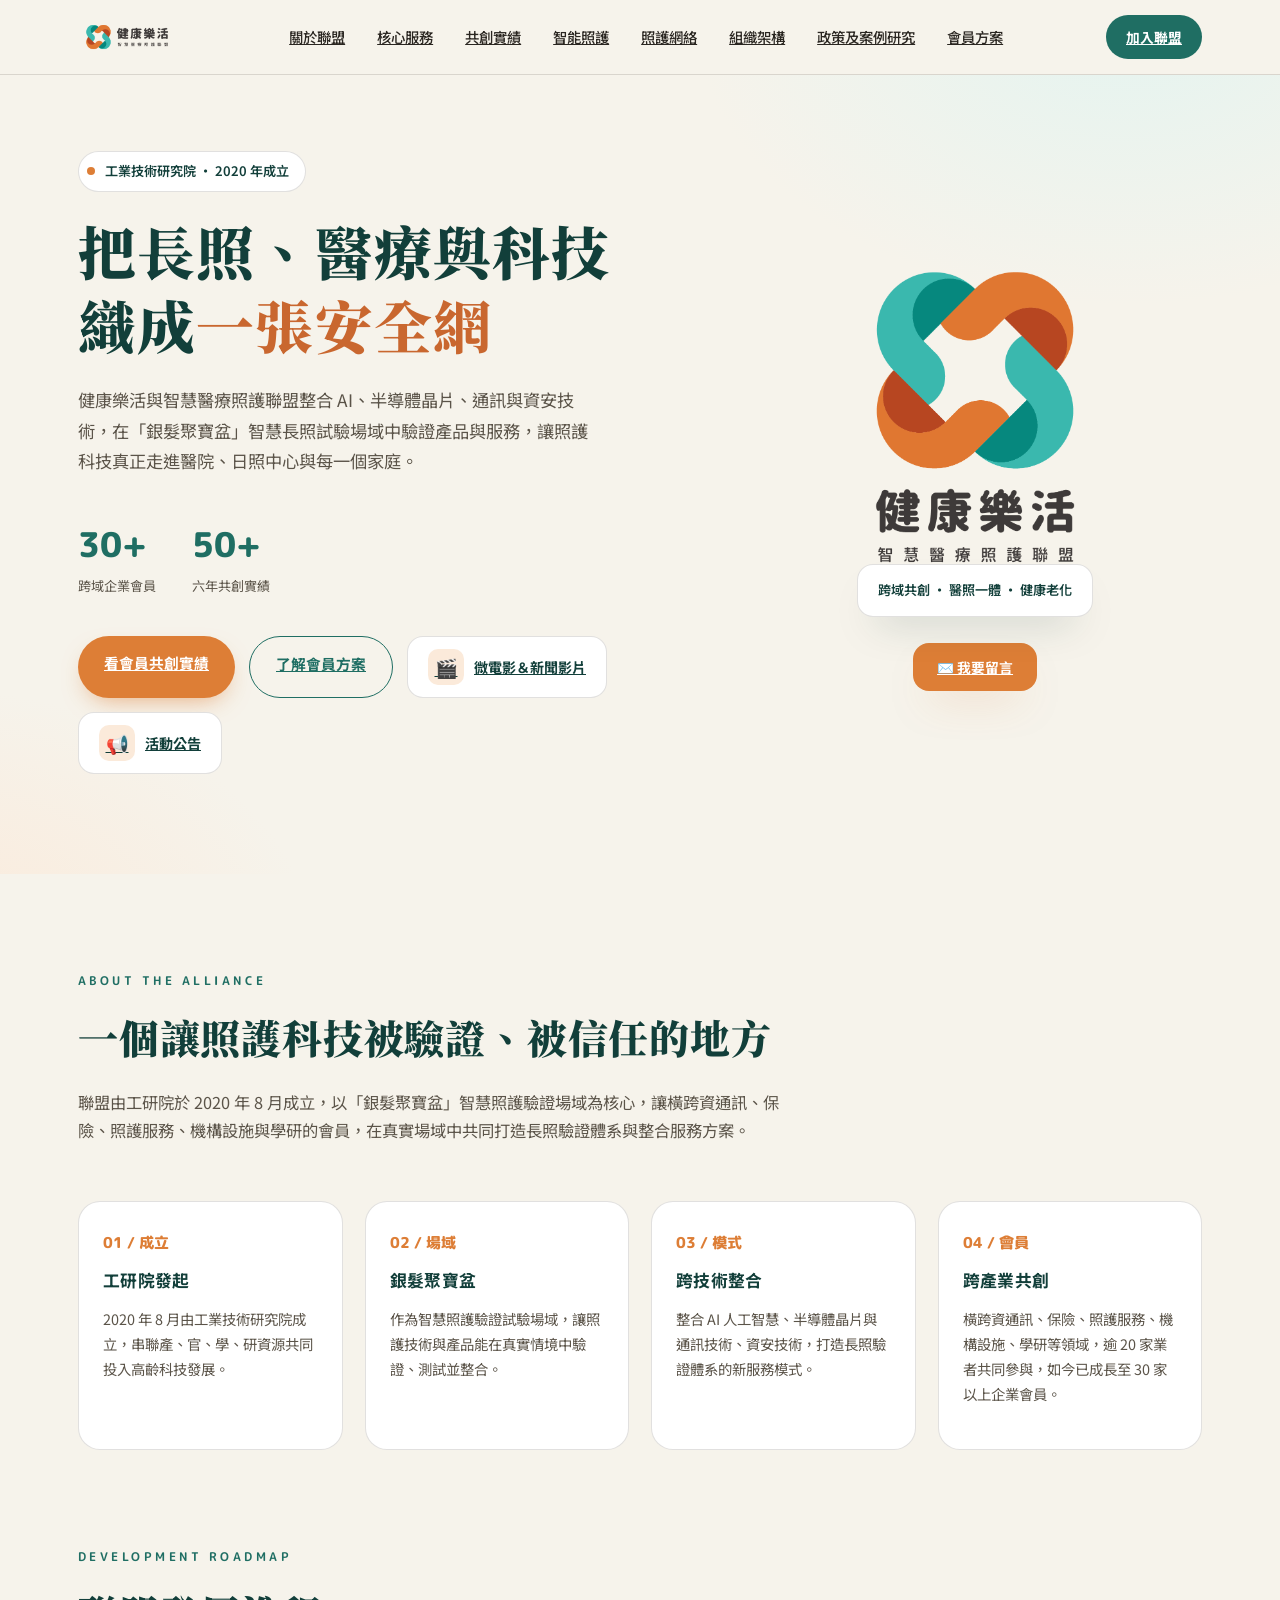
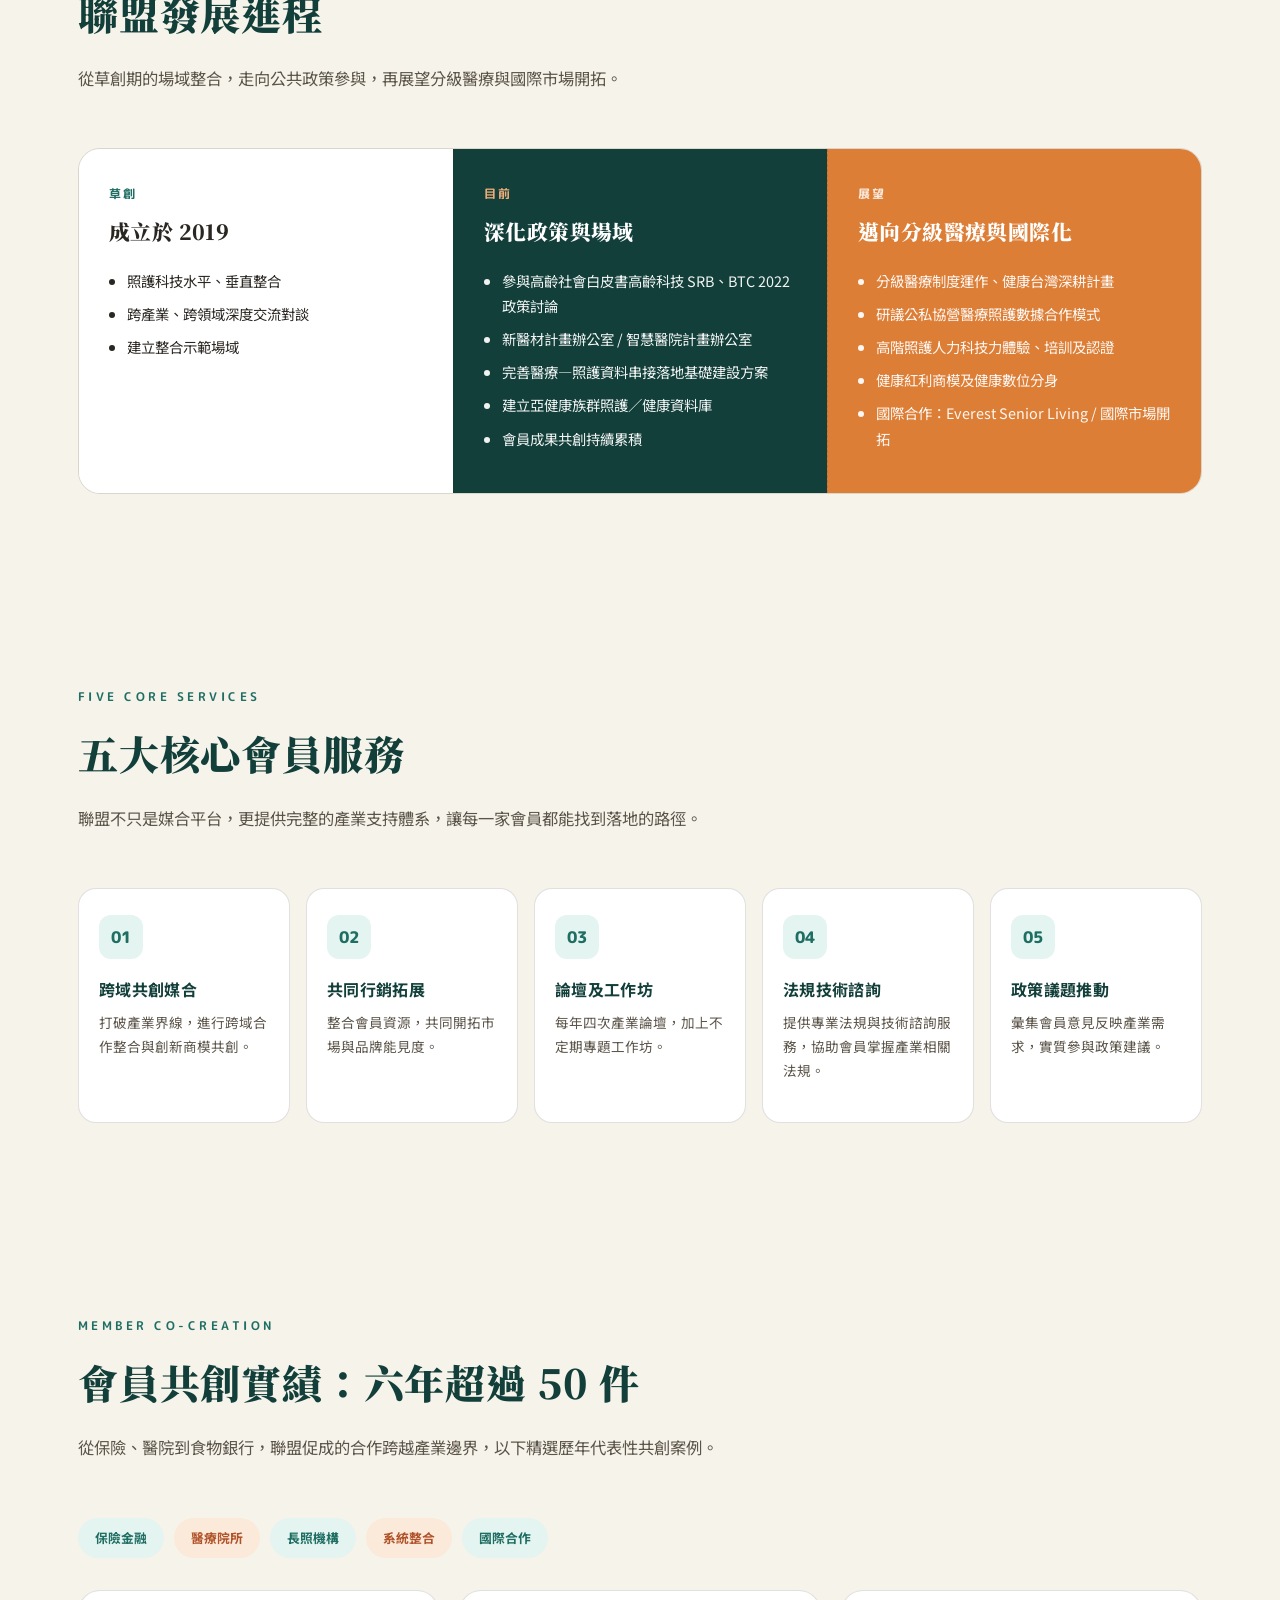
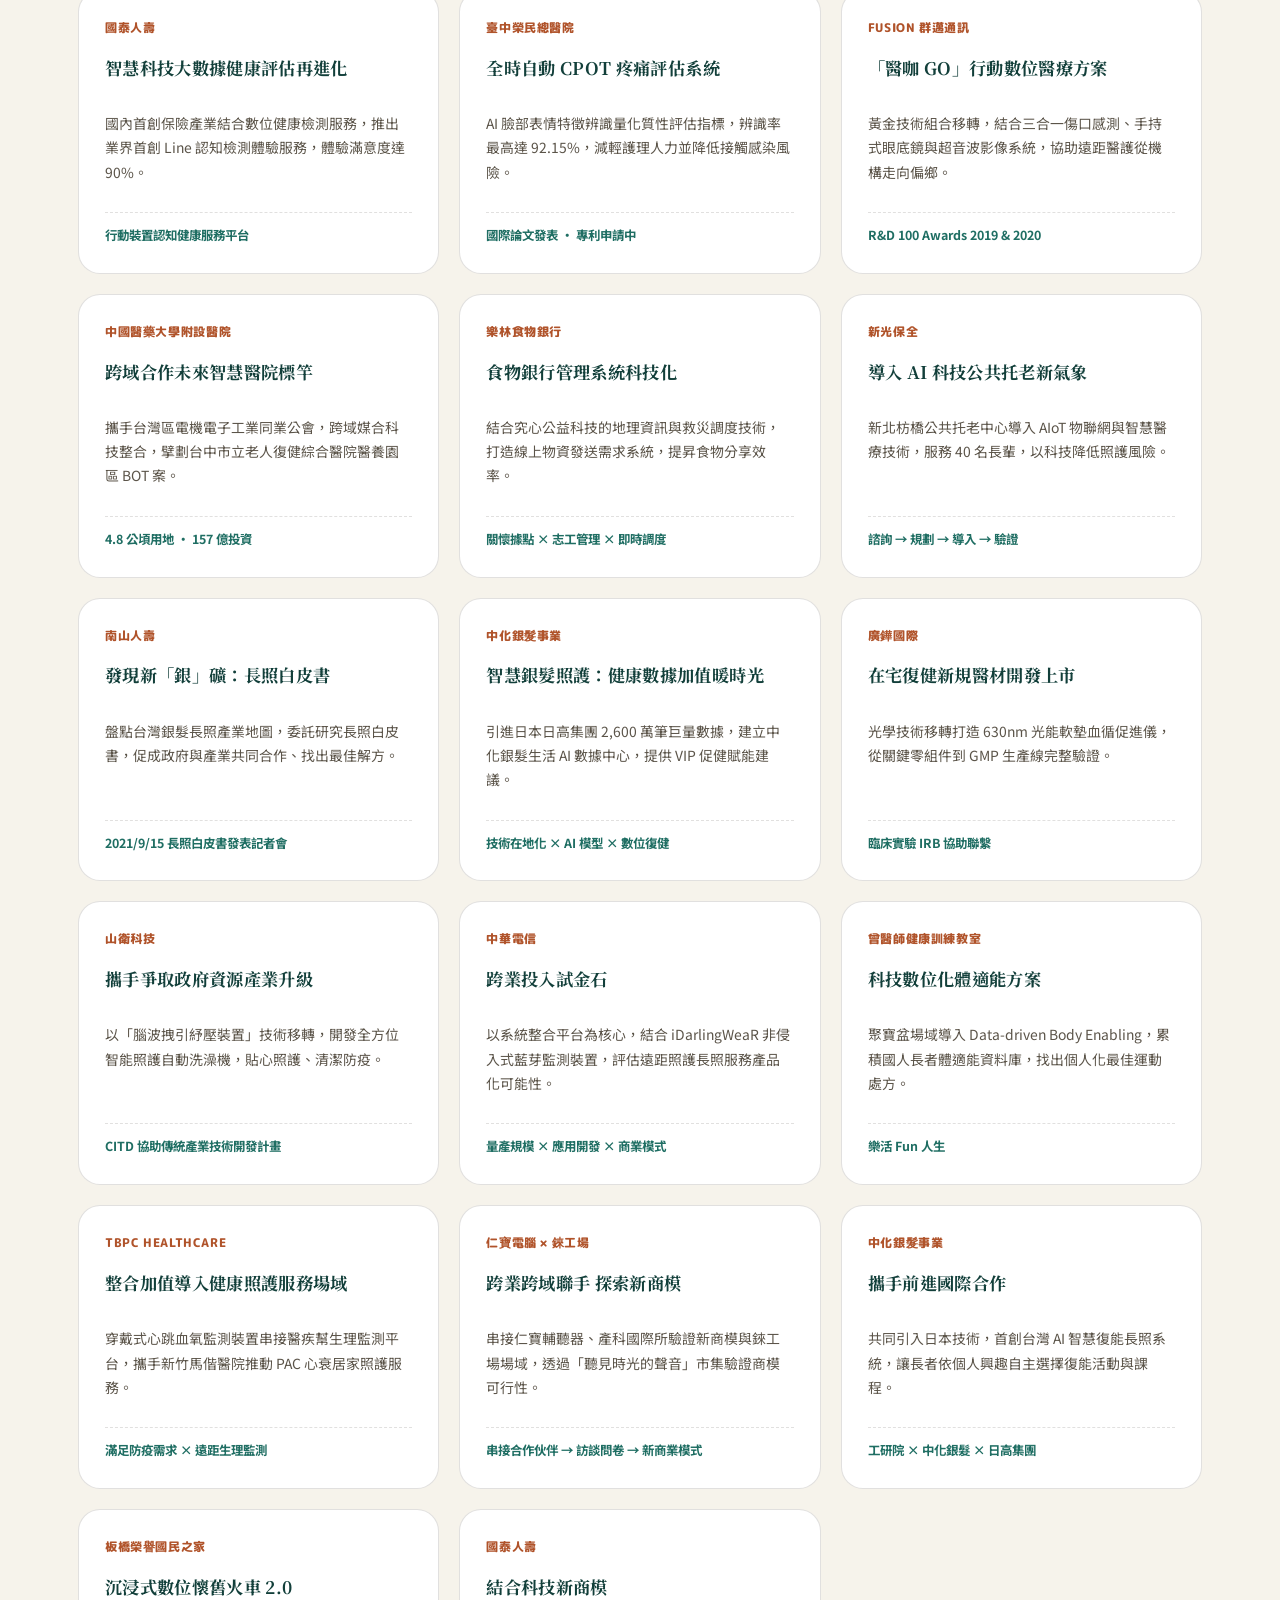
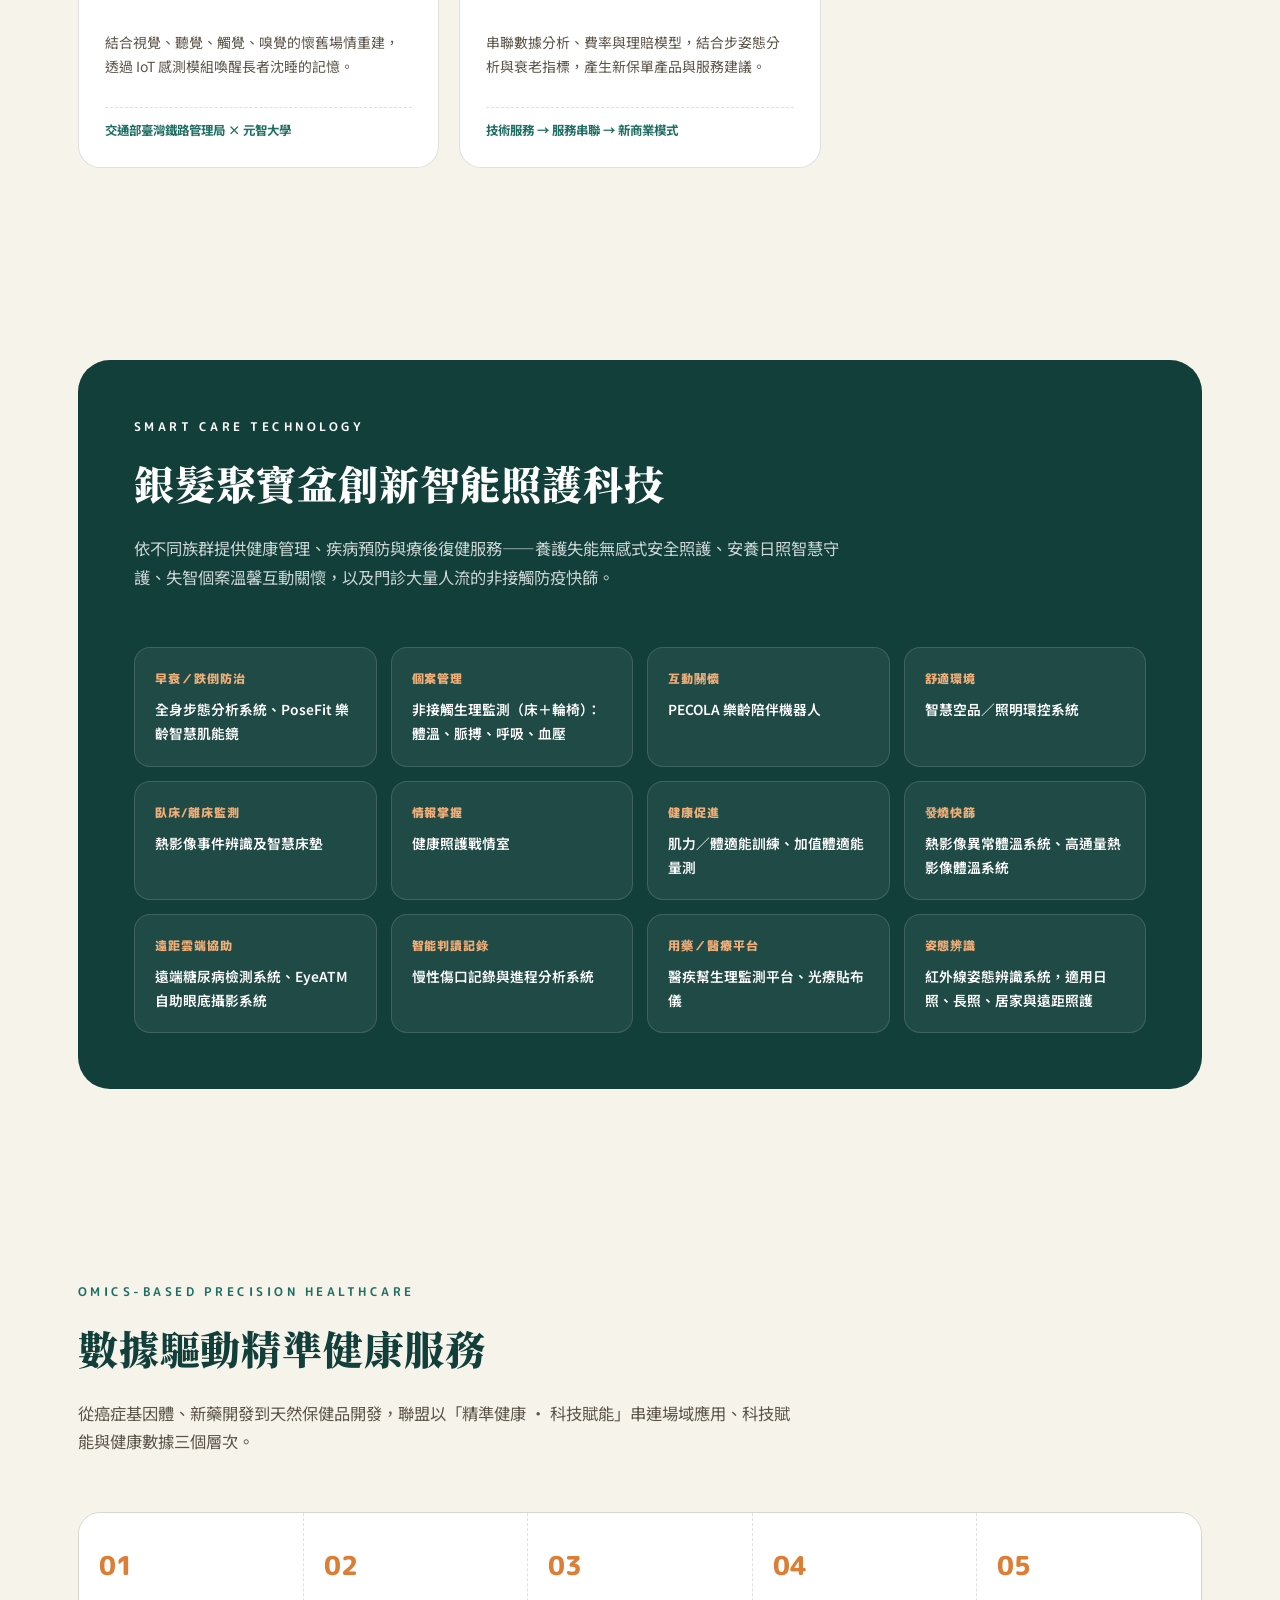
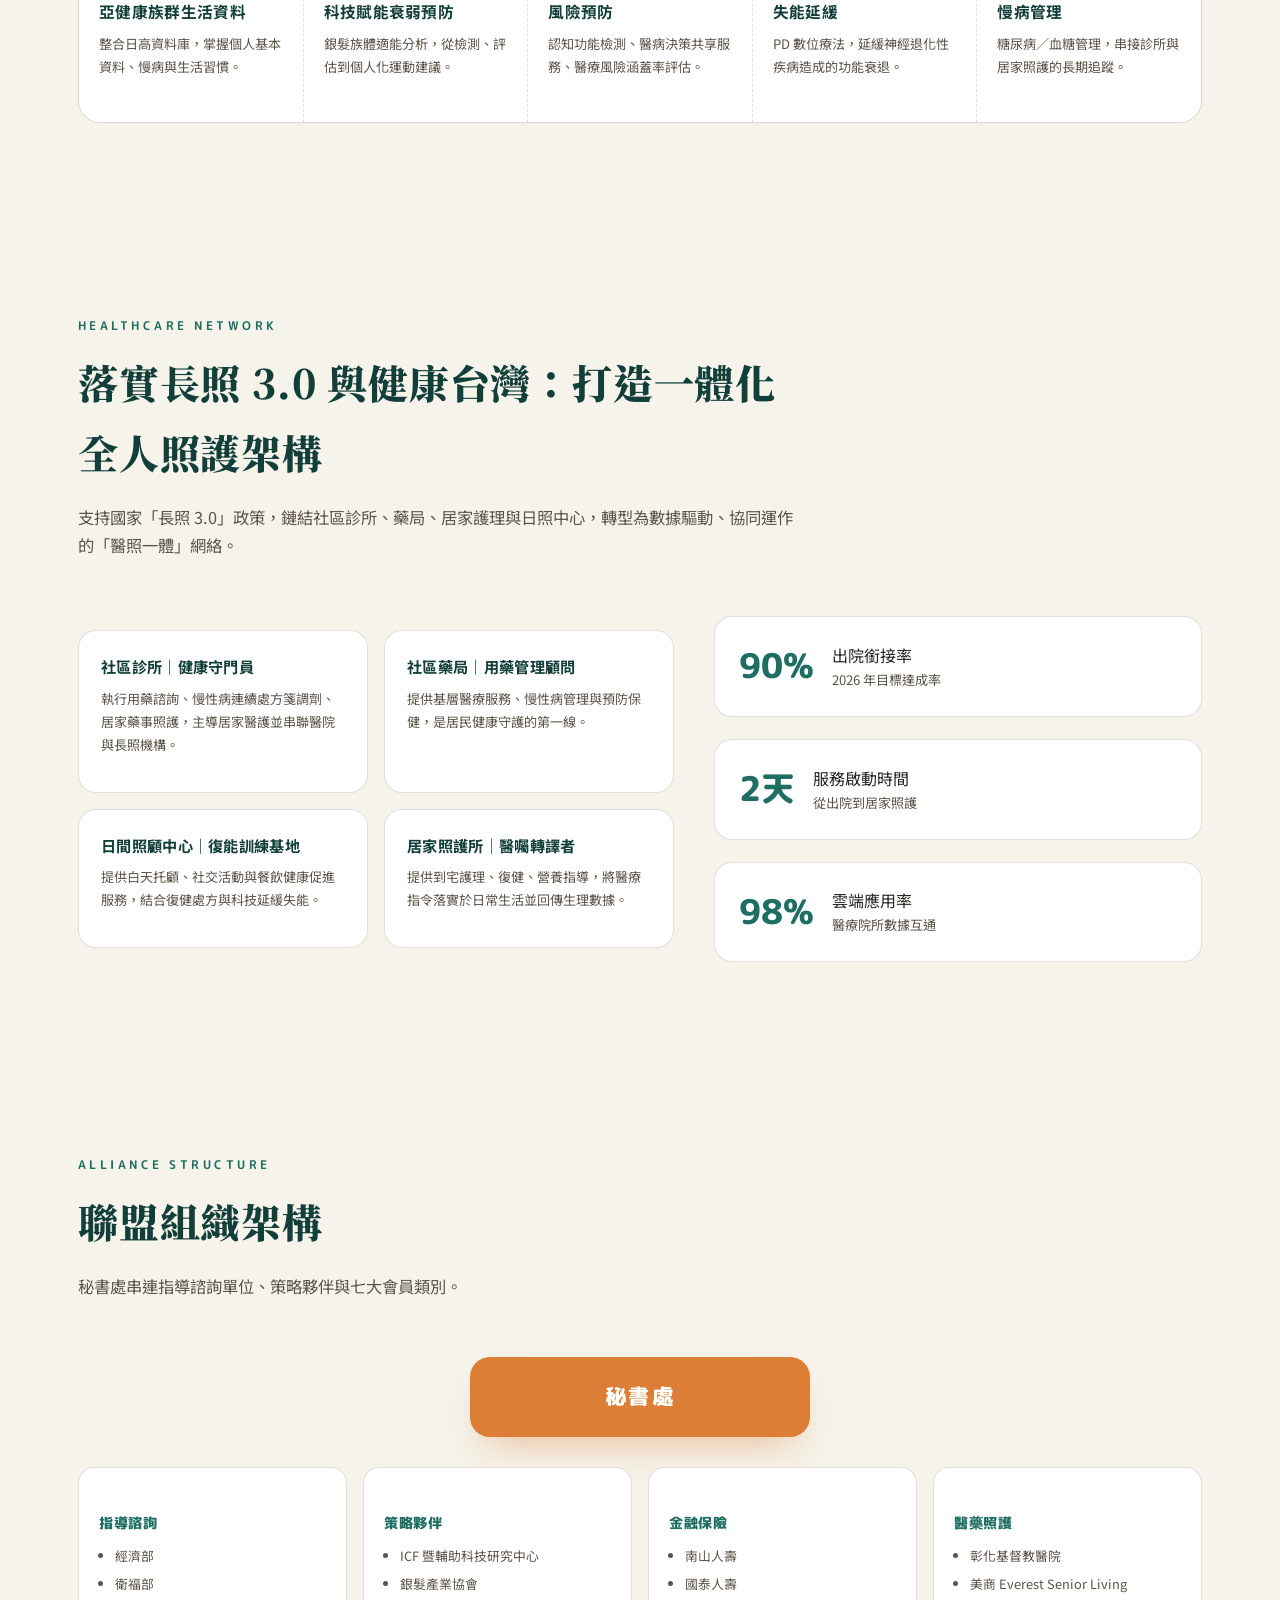
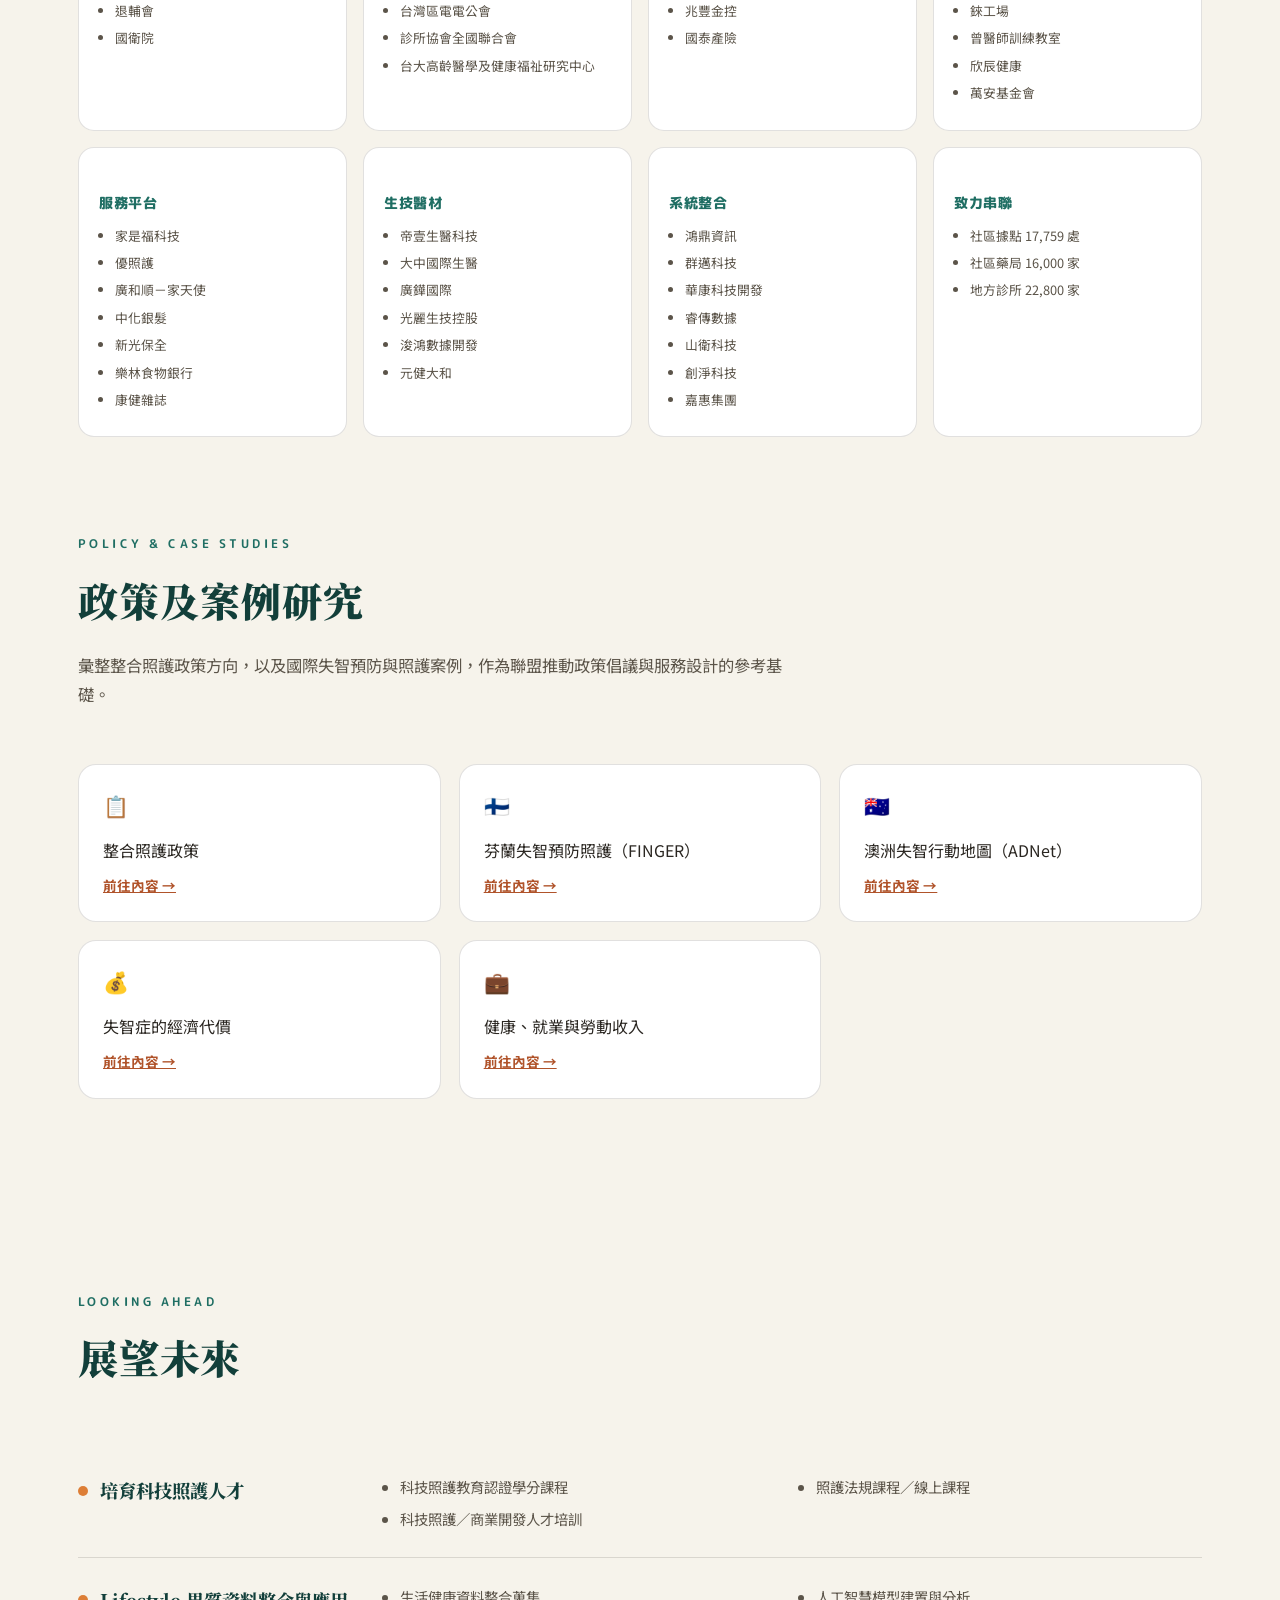
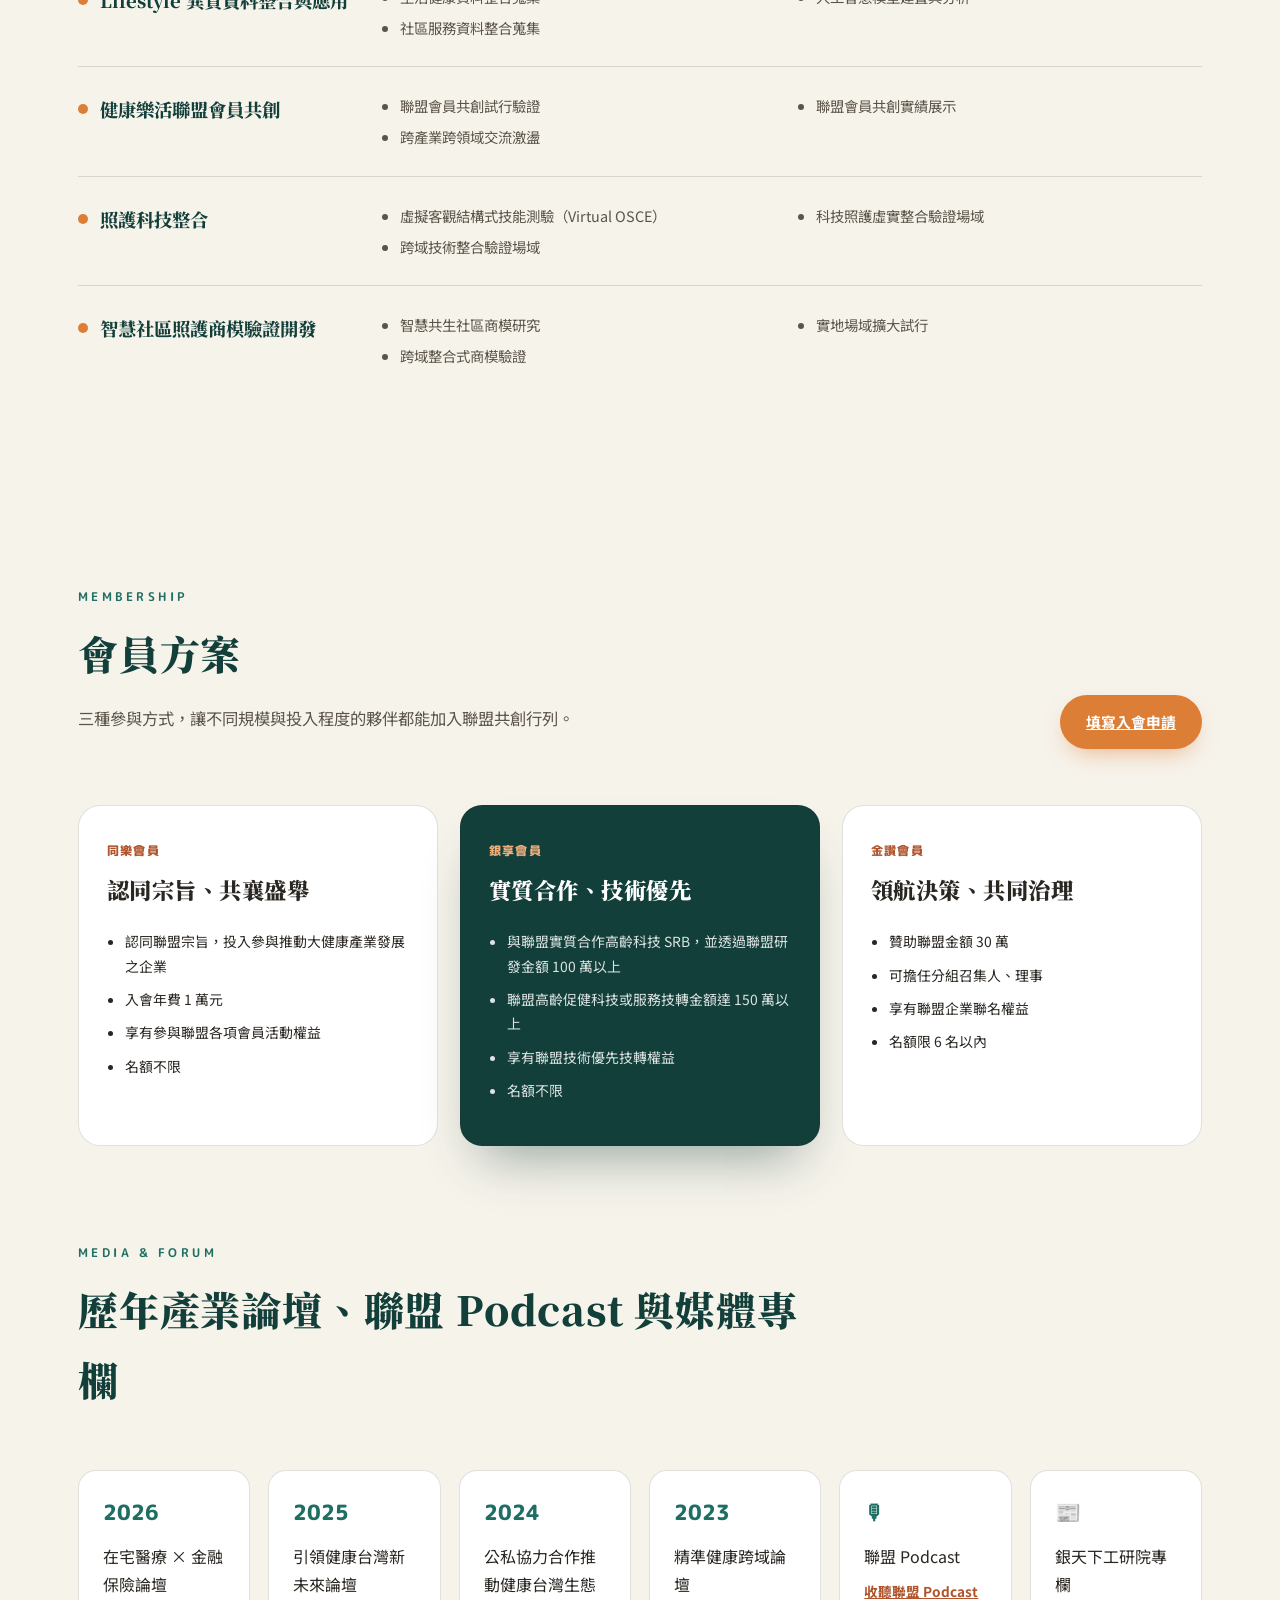
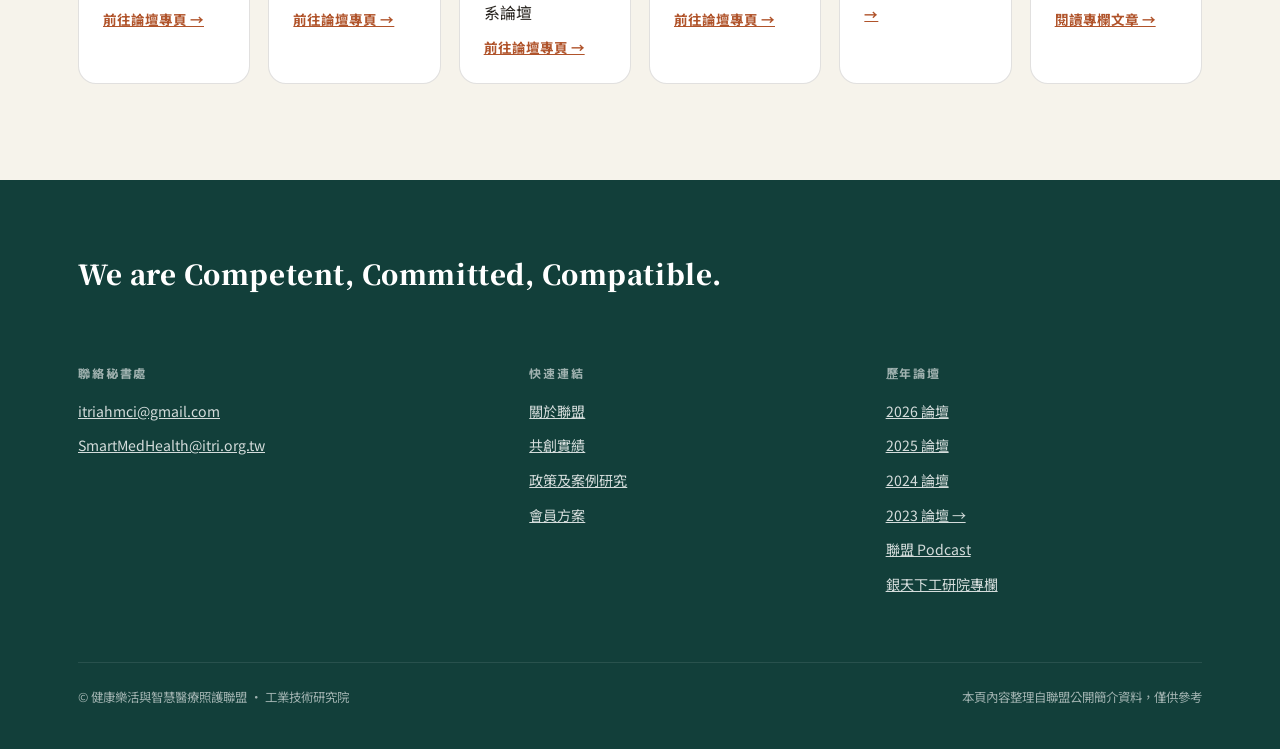
==== index.html @ c34349c0 "Update index.html" ====
<html lang="zh-Hant">
<head><!-- Google tag (gtag.js) -->
<script async src="https://www.googletagmanager.com/gtag/js?id=G-NW3ZSP789E"></script>
<script>
  window.dataLayer = window.dataLayer || [];
  function gtag(){dataLayer.push(arguments);}
  gtag('js', new Date());

  gtag('config', 'G-NW3ZSP789E');
</script>
<meta charset="UTF-8">
<meta name="viewport" content="width=device-width, initial-scale=1.0">
<title>健康樂活與智慧醫療照護聯盟</title>
<link rel="preconnect" href="https://fonts.googleapis.com">
<link rel="preconnect" href="https://fonts.gstatic.com" crossorigin>
<link href="https://fonts.googleapis.com/css2?family=Noto+Serif+TC:wght@600;700;900&family=Noto+Sans+TC:wght@400;500;600;700&family=M+PLUS+Rounded+1c:wght@500;700;800&display=swap" rel="stylesheet">
<style>
  :root{
    --teal-900:#123F3A;
    --teal-700:#1F6E63;
    --teal-500:#3AA697;
    --teal-300:#7FCBBE;
    --teal-100:#E4F4F0;
    --orange-700:#B0532A;
    --orange-500:#DD7E36;
    --orange-300:#F0AE79;
    --orange-100:#FBEADA;
    --sand:#F6F3EB;
    --sand-deep:#EFEADD;
    --ink:#2A2621;
    --ink-soft:#5B5449;
    --line:rgba(42,38,33,.14);
    --radius:22px;
  }
  *{box-sizing:border-box;}
  html{scroll-behavior:smooth;}
  body{
    margin:0;
    background:var(--sand);
    color:var(--ink);
    font-family:"Noto Sans TC","Noto Sans",sans-serif;
    line-height:1.75;
    -webkit-font-smoothing:antialiased;
  }
  h1,h2,h3,h4{
    font-family:"Noto Serif TC",serif;
    font-weight:900;
    margin:0;
    letter-spacing:.02em;
  }
  .eyebrow{
    font-family:"M PLUS Rounded 1c",sans-serif;
    font-weight:700;
    font-size:.78rem;
    letter-spacing:.28em;
    text-transform:uppercase;
    color:var(--teal-700);
  }
  a{color:inherit;}
  img{max-width:100%;display:block;}
  .wrap{max-width:1180px;margin:0 auto;padding:0 28px;}
  section{padding:96px 0;position:relative;}
  .section-head{max-width:720px;margin-bottom:56px;}
  .section-head h2{font-size:clamp(1.7rem,3.2vw,2.5rem);margin-top:10px;color:var(--teal-900);}
  .section-head p{color:var(--ink-soft);margin-top:16px;font-size:1.02rem;}

  /* ---------- NAV ---------- */
  .nav{
    position:sticky;top:0;z-index:50;
    background:rgba(246,243,235,.88);
    backdrop-filter:blur(10px);
    border-bottom:1px solid var(--line);
  }
  .nav .wrap{display:flex;align-items:center;justify-content:space-between;height:74px;}
  .nav-brand{display:flex;align-items:center;gap:10px;font-family:"Noto Serif TC",serif;font-weight:900;font-size:1.05rem;color:var(--teal-900);}
  .nav-brand img{height:34px;width:auto;}
  .nav-links{display:flex;gap:28px;font-size:.9rem;font-weight:500;list-style:none;padding:0;margin:0;}
  .nav-links a{padding:6px 2px;border-bottom:2px solid transparent;transition:border-color .2s, color .2s;}
  .nav-links a:hover{border-color:var(--orange-500);color:var(--orange-700);}
  .nav-cta{
    background:var(--teal-700);color:#fff;padding:10px 20px;border-radius:999px;
    font-size:.86rem;font-weight:700;white-space:nowrap;
  }
  @media(max-width:920px){.nav-links{display:none;}}

  /* ---------- HERO ---------- */
  .hero{
    padding:76px 0 100px;
    background:
      radial-gradient(620px 420px at 88% -8%, var(--teal-100) 0%, rgba(228,244,240,0) 70%),
      radial-gradient(560px 380px at -6% 110%, var(--orange-100) 0%, rgba(251,234,218,0) 70%);
    overflow:hidden;
  }
  .hero .wrap{display:grid;grid-template-columns:1.15fr .85fr;gap:56px;align-items:center;}
  .hero-tag{display:inline-flex;align-items:center;gap:10px;background:#fff;border:1px solid var(--line);padding:8px 16px 8px 8px;border-radius:999px;font-size:.82rem;font-weight:600;color:var(--teal-900);}
  .hero-tag span.dot{width:8px;height:8px;border-radius:50%;background:var(--orange-500);}
  .hero h1{font-size:clamp(2.3rem,4.6vw,3.6rem);line-height:1.28;margin-top:22px;color:var(--teal-900);}
  .hero h1 em{font-style:normal;color:var(--orange-600,#c9672f);position:relative;}
  .hero p.lead{margin-top:24px;font-size:1.08rem;color:var(--ink-soft);max-width:52ch;}
  .hero-stats{display:flex;gap:36px;margin-top:40px;flex-wrap:wrap;}
  .hero-stats .stat b{display:block;font-family:"M PLUS Rounded 1c",sans-serif;font-size:2.1rem;font-weight:800;color:var(--teal-700);}
  .hero-stats .stat span{font-size:.82rem;color:var(--ink-soft);}
  .hero-actions{margin-top:38px;display:flex;gap:14px;flex-wrap:wrap;}
  .btn-primary{background:var(--orange-500);color:#fff;padding:14px 26px;border-radius:999px;font-weight:700;font-size:.92rem;box-shadow:0 10px 24px -10px rgba(221,126,54,.65);}
  .btn-ghost{border:1.5px solid var(--teal-700);color:var(--teal-800,#1f6e63);padding:14px 26px;border-radius:999px;font-weight:700;font-size:.92rem;}
  .quick-box{
    display:flex;align-items:center;gap:10px;
    background:#fff;border:1.5px solid var(--line);border-radius:16px;
    padding:12px 20px;font-weight:700;font-size:.88rem;color:var(--teal-900);
    transition:transform .2s ease, box-shadow .2s ease, border-color .2s ease;
  }
  .quick-box:hover{transform:translateY(-3px);box-shadow:0 16px 30px -18px rgba(20,60,55,.4);border-color:var(--teal-500);}
  .quick-box .qb-ic{
    width:36px;height:36px;border-radius:10px;background:var(--orange-100);color:var(--orange-700);
    display:flex;align-items:center;justify-content:center;font-size:1.15rem;flex-shrink:0;
  }

  /* interlock motif */
  .interlock-wrap{position:relative;display:flex;align-items:center;justify-content:center;}
  .interlock{width:100%;max-width:300px;height:auto;}
  .interlock-card{
    position:absolute;bottom:-18px;left:50%;transform:translateX(-50%);
    background:#fff;border:1px solid var(--line);border-radius:16px;padding:14px 20px;
    box-shadow:0 20px 40px -20px rgba(20,60,55,.35);font-size:.82rem;font-weight:600;color:var(--teal-900);
    white-space:nowrap;
  }
  .interlock-col{display:flex;flex-direction:column;align-items:center;gap:44px;}
  .interlock-card-link{
    background:var(--orange-500);border-radius:16px;padding:12px 24px;
    box-shadow:0 20px 40px -20px rgba(221,126,54,.5);font-size:.86rem;font-weight:700;color:#fff;
    white-space:nowrap;display:inline-flex;align-items:center;gap:8px;
    transition:transform .2s ease, box-shadow .2s ease, background .2s ease;
  }
  .interlock-card-link:hover{transform:translateY(-3px);box-shadow:0 16px 30px -18px rgba(221,126,54,.7);background:var(--orange-600,#c9672f);}

  /* ---------- ABOUT ---------- */
  .about-grid{display:grid;grid-template-columns:repeat(4,1fr);gap:22px;}
  .about-card{
    background:#fff;border:1px solid var(--line);border-radius:var(--radius);padding:28px 24px;
  }
  .about-card .num{font-family:"M PLUS Rounded 1c",sans-serif;font-weight:800;color:var(--orange-500);font-size:.95rem;}
  .about-card h4{font-size:1.05rem;margin-top:10px;color:var(--teal-900);font-family:"Noto Sans TC";font-weight:700;}
  .about-card p{margin-top:10px;font-size:.9rem;color:var(--ink-soft);}
  @media(max-width:920px){.about-grid{grid-template-columns:1fr 1fr;}}
  @media(max-width:560px){.about-grid{grid-template-columns:1fr;}}

  /* ---------- TIMELINE ---------- */
  .timeline{
    display:grid;grid-template-columns:repeat(3,1fr);gap:0;
    border-radius:var(--radius);overflow:hidden;border:1px solid var(--line);
  }
  .tl-col{padding:34px 30px;background:#fff;position:relative;}
  .tl-col + .tl-col{border-left:1px dashed var(--line);}
  .tl-col.now{background:var(--teal-900);color:#fff;}
  .tl-col.now .tl-eyebrow{color:var(--orange-300);}
  .tl-col.next{background:var(--orange-500);color:#fff;}
  .tl-col.next .tl-eyebrow{color:#fff;opacity:.85;}
  .tl-eyebrow{font-family:"M PLUS Rounded 1c",sans-serif;font-weight:700;font-size:.78rem;letter-spacing:.2em;text-transform:uppercase;color:var(--teal-700);}
  .tl-col h3{font-size:1.3rem;margin-top:8px;}
  .tl-col ul{margin:18px 0 0;padding-left:18px;font-size:.9rem;}
  .tl-col li{margin-bottom:8px;}
  .tl-col.now li, .tl-col.next li{opacity:.94;}
  @media(max-width:860px){.timeline{grid-template-columns:1fr;}.tl-col+.tl-col{border-left:none;border-top:1px dashed var(--line);}}

  /* ---------- SERVICE CARDS ---------- */
  .service-row{display:grid;grid-template-columns:repeat(5,1fr);gap:16px;}
  .service-card{
    background:#fff;border:1px solid var(--line);border-radius:18px;padding:26px 20px;text-align:left;
    transition:transform .25s ease, box-shadow .25s ease;
  }
  .service-card:hover{transform:translateY(-6px);box-shadow:0 22px 40px -22px rgba(20,60,55,.3);}
  .service-card .ic{
    width:44px;height:44px;border-radius:12px;background:var(--teal-100);color:var(--teal-700);
    display:flex;align-items:center;justify-content:center;font-weight:800;font-family:"M PLUS Rounded 1c";
    margin-bottom:16px;
  }
  .service-card h4{font-size:1rem;color:var(--teal-900);font-family:"Noto Sans TC";font-weight:700;}
  .service-card p{margin-top:8px;font-size:.85rem;color:var(--ink-soft);}
  @media(max-width:980px){.service-row{grid-template-columns:repeat(2,1fr);}}
  @media(max-width:560px){.service-row{grid-template-columns:1fr;}}

  /* ---------- SHOWCASE ---------- */
  .filter-row{display:flex;gap:10px;flex-wrap:wrap;margin-bottom:32px;}
  .tag{
    font-size:.8rem;font-weight:700;padding:8px 16px;border-radius:999px;
    background:#fff;border:1px solid var(--line);color:var(--ink-soft);
  }
  .tag.teal{background:var(--teal-100);color:var(--teal-700);border-color:transparent;}
  .tag.orange{background:var(--orange-100);color:var(--orange-700);border-color:transparent;}
  .case-grid{display:grid;grid-template-columns:repeat(3,1fr);gap:20px;}
  .case-card{
    background:#fff;border:1px solid var(--line);border-radius:var(--radius);padding:26px;
    display:flex;flex-direction:column;gap:14px;
  }
  .case-card .partner{
    font-family:"M PLUS Rounded 1c",sans-serif;font-weight:800;font-size:.78rem;letter-spacing:.05em;
    color:var(--orange-700);text-transform:uppercase;
  }
  .case-card h4{font-size:1.08rem;color:var(--teal-900);font-family:"Noto Serif TC";font-weight:700;}
  .case-card p{font-size:.87rem;color:var(--ink-soft);flex:1;}
  .case-card .meta{font-size:.78rem;color:var(--teal-700);font-weight:700;border-top:1px dashed var(--line);padding-top:12px;}
  @media(max-width:980px){.case-grid{grid-template-columns:1fr 1fr;}}
  @media(max-width:640px){.case-grid{grid-template-columns:1fr;}}

  /* ---------- TECH GRID ---------- */
  .tech-panel{
    background:var(--teal-900);color:#fff;border-radius:32px;padding:56px;
  }
  .tech-panel .section-head h2, .tech-panel .eyebrow, .tech-panel .section-head p{color:#fff;}
  .tech-panel .section-head p{opacity:.78;}
  .tech-grid{display:grid;grid-template-columns:repeat(4,1fr);gap:14px;}
  .tech-item{
    background:rgba(255,255,255,.06);border:1px solid rgba(255,255,255,.14);border-radius:16px;
    padding:20px;font-size:.86rem;font-weight:600;
  }
  .tech-item span{display:block;font-family:"M PLUS Rounded 1c";font-weight:800;color:var(--orange-300);font-size:.75rem;letter-spacing:.08em;margin-bottom:8px;}
  @media(max-width:980px){.tech-grid{grid-template-columns:repeat(2,1fr);}.tech-panel{padding:36px 24px;}}

  /* ---------- PRECISION HEALTH ---------- */
  .pillar-row{display:flex;gap:0;border-radius:var(--radius);overflow:hidden;border:1px solid var(--line);}
  .pillar{flex:1;background:#fff;padding:30px 20px;position:relative;}
  .pillar+.pillar{border-left:1px dashed var(--line);}
  .pillar .idx{font-family:"M PLUS Rounded 1c";font-weight:800;color:var(--orange-500);font-size:1.6rem;}
  .pillar h4{margin-top:10px;font-size:.98rem;color:var(--teal-900);font-family:"Noto Sans TC";font-weight:700;}
  .pillar p{margin-top:8px;font-size:.82rem;color:var(--ink-soft);}
  @media(max-width:920px){.pillar-row{flex-direction:column;}.pillar+.pillar{border-left:none;border-top:1px dashed var(--line);}}

  /* ---------- CARE NETWORK ---------- */
  .network-wrap{display:grid;grid-template-columns:1.1fr .9fr;gap:40px;align-items:center;}
  .network-cards{display:grid;grid-template-columns:1fr 1fr;gap:16px;}
  .network-card{background:#fff;border:1px solid var(--line);border-radius:18px;padding:22px;}
  .network-card h4{font-size:.95rem;color:var(--teal-900);font-family:"Noto Sans TC";font-weight:700;}
  .network-card p{font-size:.82rem;color:var(--ink-soft);margin-top:8px;}
  .stat-stack{display:flex;flex-direction:column;gap:22px;}
  .stat-ring{
    display:flex;align-items:center;gap:18px;background:#fff;border:1px solid var(--line);border-radius:18px;padding:20px 24px;
  }
  .stat-ring b{font-family:"M PLUS Rounded 1c";font-size:2.1rem;color:var(--teal-700);font-weight:800;}
  .stat-ring div span{display:block;font-size:.82rem;color:var(--ink-soft);}
  @media(max-width:920px){.network-wrap{grid-template-columns:1fr;}.network-cards{grid-template-columns:1fr 1fr;}}

  /* ---------- ORG CHART ---------- */
  .org-center{
    text-align:center;background:var(--orange-500);color:#fff;border-radius:20px;padding:22px;max-width:340px;margin:0 auto 30px;
    box-shadow:0 20px 40px -18px rgba(221,126,54,.55);
  }
  .org-center b{display:block;font-family:"Noto Serif TC";font-weight:800;font-size:1rem;}
  .org-grid{display:grid;grid-template-columns:repeat(4,1fr);gap:16px;}
  .org-box{background:#fff;border:1px solid var(--line);border-radius:16px;padding:20px;}
  .org-box h5{font-size:.86rem;color:var(--teal-700);font-family:"M PLUS Rounded 1c";font-weight:800;letter-spacing:.05em;margin-bottom:10px;}
  .org-box ul{margin:0;padding-left:16px;font-size:.8rem;color:var(--ink-soft);}
  .org-box li{margin-bottom:5px;}
  @media(max-width:980px){.org-grid{grid-template-columns:1fr 1fr;}}
  @media(max-width:560px){.org-grid{grid-template-columns:1fr;}}

  /* ---------- ROADMAP ---------- */
  .roadmap{display:flex;flex-direction:column;gap:0;}
  .rm-row{display:grid;grid-template-columns:280px 1fr;gap:24px;padding:26px 0;border-top:1px solid var(--line);align-items:start;}
  .rm-row:first-child{border-top:none;}
  .rm-label{
    font-family:"Noto Serif TC";font-weight:800;font-size:1.15rem;color:var(--teal-900);
    display:flex;align-items:center;gap:12px;
  }
  .rm-label .dot{width:10px;height:10px;border-radius:50%;background:var(--orange-500);flex-shrink:0;}
  .rm-row ul{margin:0;padding-left:18px;font-size:.9rem;color:var(--ink-soft);columns:2;column-gap:30px;}
  .rm-row li{margin-bottom:6px;break-inside:avoid;}
  @media(max-width:760px){.rm-row{grid-template-columns:1fr;}.rm-row ul{columns:1;}}

  /* ---------- MEMBERSHIP ---------- */
  .plan-grid{display:grid;grid-template-columns:repeat(3,1fr);gap:22px;}
  .plan-card{background:#fff;border:1px solid var(--line);border-radius:var(--radius);padding:34px 28px;position:relative;}
  .plan-card.featured{background:var(--teal-900);color:#fff;transform:translateY(-10px);box-shadow:0 30px 50px -22px rgba(18,63,58,.45);}
  .plan-card.featured p, .plan-card.featured li{color:rgba(255,255,255,.86);}
  .plan-card .tier{font-family:"M PLUS Rounded 1c";font-weight:800;font-size:.78rem;letter-spacing:.1em;text-transform:uppercase;color:var(--orange-600,#b0532a);}
  .plan-card.featured .tier{color:var(--orange-300);}
  .plan-card h3{font-size:1.4rem;margin-top:8px;}
  .plan-card ul{margin:20px 0 0;padding-left:18px;font-size:.87rem;}
  .plan-card li{margin-bottom:9px;}
  @media(max-width:980px){.plan-grid{grid-template-columns:1fr;}.plan-card.featured{transform:none;}}

  /* ---------- FORUMS / FOOTER ---------- */
  .forum-row{display:grid;grid-template-columns:repeat(3,1fr);gap:18px;}
  .forum-card{background:#fff;border:1px solid var(--line);border-radius:18px;padding:24px;display:flex;flex-direction:column;gap:10px;}
  .forum-card .yr{font-family:"M PLUS Rounded 1c";font-weight:800;color:var(--teal-700);font-size:1.3rem;}
  .forum-card a{font-size:.85rem;font-weight:700;color:var(--orange-700);}
  @media(max-width:860px){.forum-row{grid-template-columns:1fr !important;}}

  footer{background:var(--teal-900);color:#fff;padding:70px 0 40px;}
  footer h3{font-size:1.7rem;}
  footer .foot-grid{display:grid;grid-template-columns:1.3fr 1fr 1fr;gap:40px;margin-top:44px;}
  footer .foot-col a{display:block;font-size:.88rem;opacity:.82;margin-bottom:10px;}
  footer .foot-col h5{font-family:"M PLUS Rounded 1c";font-size:.78rem;letter-spacing:.15em;text-transform:uppercase;opacity:.6;margin-bottom:14px;}
  .foot-bottom{margin-top:56px;padding-top:24px;border-top:1px solid rgba(255,255,255,.16);font-size:.78rem;opacity:.6;display:flex;justify-content:space-between;flex-wrap:wrap;gap:10px;}
  @media(max-width:820px){footer .foot-grid{grid-template-columns:1fr 1fr;}}

  .reveal{opacity:0;transform:translateY(18px);transition:opacity .7s ease, transform .7s ease;}
  .reveal.show{opacity:1;transform:none;}
</style>
</head>
<body>

<nav class="nav">
  <div class="wrap">
    <div class="nav-brand"><img src="[data-uri]" alt="健康樂活與智慧醫療照護聯盟"></div>
    <ul class="nav-links">
      <li><a href="#about">關於聯盟</a></li>
      <li><a href="#services">核心服務</a></li>
      <li><a href="#cases">共創實績</a></li>
      <li><a href="#tech">智能照護</a></li>
      <li><a href="#network">照護網絡</a></li>
      <li><a href="#org">組織架構</a></li>
      <li><a href="#policy-cases">政策及案例研究</a></li>
      <li><a href="#plans">會員方案</a></li>
    </ul>
    <a class="nav-cta" href="#plans">加入聯盟</a>
  </div>
</nav>

<!-- HERO -->
<header class="hero">
  <div class="wrap">
    <div>
      <div class="hero-tag"><span class="dot"></span>工業技術研究院 · 2020 年成立</div>
      <h1>把長照、醫療與科技<br>織成<em>一張安全網</em></h1>
      <p class="lead">健康樂活與智慧醫療照護聯盟整合 AI、半導體晶片、通訊與資安技術，在「銀髮聚寶盆」智慧長照試驗場域中驗證產品與服務，讓照護科技真正走進醫院、日照中心與每一個家庭。</p>
      <div class="hero-stats">
        <div class="stat"><b>30+</b><span>跨域企業會員</span></div>
        <div class="stat"><b>50+</b><span>六年共創實績</span></div>
      </div>
      <div class="hero-actions">
        <a class="btn-primary" href="#cases">看會員共創實績</a>
        <a class="btn-ghost" href="#plans">了解會員方案</a>
        <a class="quick-box" href="media/index.html">
          <span class="qb-ic">🎬</span>
          <span>微電影＆新聞影片</span>
        </a>
        <a class="quick-box" href="activity/announcement.html">
          <span class="qb-ic">📢</span>
          <span>活動公告</span>
        </a>
      </div>
    </div>
    <div class="interlock-col">
    <div class="interlock-wrap">
      <img class="interlock" src="[data-uri]" alt="健康樂活與智慧醫療照護聯盟">
      <div class="interlock-card">跨域共創 · 醫照一體 · 健康老化</div>
    </div>
    <a class="interlock-card-link" href="/guestbook/index.html">✉️ 我要留言</a>
    </div>
  </div>
</header>

<!-- ABOUT -->
<section id="about">
  <div class="wrap">
    <div class="section-head reveal">
      <span class="eyebrow">About the Alliance</span>
      <h2>一個讓照護科技被驗證、被信任的地方</h2>
      <p>聯盟由工研院於 2020 年 8 月成立，以「銀髮聚寶盆」智慧照護驗證場域為核心，讓橫跨資通訊、保險、照護服務、機構設施與學研的會員，在真實場域中共同打造長照驗證體系與整合服務方案。</p>
    </div>
    <div class="about-grid">
      <div class="about-card reveal">
        <div class="num">01 / 成立</div>
        <h4>工研院發起</h4>
        <p>2020 年 8 月由工業技術研究院成立，串聯產、官、學、研資源共同投入高齡科技發展。</p>
      </div>
      <div class="about-card reveal">
        <div class="num">02 / 場域</div>
        <h4>銀髮聚寶盆</h4>
        <p>作為智慧照護驗證試驗場域，讓照護技術與產品能在真實情境中驗證、測試並整合。</p>
      </div>
      <div class="about-card reveal">
        <div class="num">03 / 模式</div>
        <h4>跨技術整合</h4>
        <p>整合 AI 人工智慧、半導體晶片與通訊技術、資安技術，打造長照驗證體系的新服務模式。</p>
      </div>
      <div class="about-card reveal">
        <div class="num">04 / 會員</div>
        <h4>跨產業共創</h4>
        <p>橫跨資通訊、保險、照護服務、機構設施、學研等領域，逾 20 家業者共同參與，如今已成長至 30 家以上企業會員。</p>
      </div>
    </div>
  </div>
</section>

<!-- TIMELINE -->
<section id="timeline" style="padding-top:0;">
  <div class="wrap">
    <div class="section-head reveal">
      <span class="eyebrow">Development Roadmap</span>
      <h2>聯盟發展進程</h2>
      <p>從草創期的場域整合，走向公共政策參與，再展望分級醫療與國際市場開拓。</p>
    </div>
    <div class="timeline reveal">
      <div class="tl-col">
        <div class="tl-eyebrow">草創</div>
        <h3>成立於 2019</h3>
        <ul>
          <li>照護科技水平、垂直整合</li>
          <li>跨產業、跨領域深度交流對談</li>
          <li>建立整合示範場域</li>
        </ul>
      </div>
      <div class="tl-col now">
        <div class="tl-eyebrow">目前</div>
        <h3>深化政策與場域</h3>
        <ul>
          <li>參與高齡社會白皮書高齡科技 SRB、BTC 2022 政策討論</li>
          <li>新醫材計畫辦公室 / 智慧醫院計畫辦公室</li>
          <li>完善醫療—照護資料串接落地基礎建設方案</li>
          <li>建立亞健康族群照護／健康資料庫</li>
          <li>會員成果共創持續累積</li>
        </ul>
      </div>
      <div class="tl-col next">
        <div class="tl-eyebrow">展望</div>
        <h3>邁向分級醫療與國際化</h3>
        <ul>
          <li>分級醫療制度運作、健康台灣深耕計畫</li>
          <li>研議公私協營醫療照護數據合作模式</li>
          <li>高階照護人力科技力體驗、培訓及認證</li>
          <li>健康紅利商模及健康數位分身</li>
          <li>國際合作：Everest Senior Living / 國際市場開拓</li>
        </ul>
      </div>
    </div>
  </div>
</section>

<!-- FIVE CORE SERVICES -->
<section id="services">
  <div class="wrap">
    <div class="section-head reveal">
      <span class="eyebrow">Five Core Services</span>
      <h2>五大核心會員服務</h2>
      <p>聯盟不只是媒合平台，更提供完整的產業支持體系，讓每一家會員都能找到落地的路徑。</p>
    </div>
    <div class="service-row">
      <div class="service-card reveal"><div class="ic">01</div><h4>跨域共創媒合</h4><p>打破產業界線，進行跨域合作整合與創新商模共創。</p></div>
      <div class="service-card reveal"><div class="ic">02</div><h4>共同行銷拓展</h4><p>整合會員資源，共同開拓市場與品牌能見度。</p></div>
      <div class="service-card reveal"><div class="ic">03</div><h4>論壇及工作坊</h4><p>每年四次產業論壇，加上不定期專題工作坊。</p></div>
      <div class="service-card reveal"><div class="ic">04</div><h4>法規技術諮詢</h4><p>提供專業法規與技術諮詢服務，協助會員掌握產業相關法規。</p></div>
      <div class="service-card reveal"><div class="ic">05</div><h4>政策議題推動</h4><p>彙集會員意見反映產業需求，實質參與政策建議。</p></div>
    </div>
  </div>
</section>

<!-- CASE SHOWCASE -->
<section id="cases">
  <div class="wrap">
    <div class="section-head reveal">
      <span class="eyebrow">Member Co-creation</span>
      <h2>會員共創實績：六年超過 50 件</h2>
      <p>從保險、醫院到食物銀行，聯盟促成的合作跨越產業邊界，以下精選歷年代表性共創案例。</p>
    </div>
    <div class="filter-row reveal">
      <span class="tag teal">保險金融</span>
      <span class="tag orange">醫療院所</span>
      <span class="tag teal">長照機構</span>
      <span class="tag orange">系統整合</span>
      <span class="tag teal">國際合作</span>
    </div>
    <div class="case-grid">
      <div class="case-card reveal">
        <div class="partner">國泰人壽</div>
        <h4>智慧科技大數據健康評估再進化</h4>
        <p>國內首創保險產業結合數位健康檢測服務，推出業界首創 Line 認知檢測體驗服務，體驗滿意度達 90%。</p>
        <div class="meta">行動裝置認知健康服務平台</div>
      </div>
      <div class="case-card reveal">
        <div class="partner">臺中榮民總醫院</div>
        <h4>全時自動 CPOT 疼痛評估系統</h4>
        <p>AI 臉部表情特徵辨識量化質性評估指標，辨識率最高達 92.15%，減輕護理人力並降低接觸感染風險。</p>
        <div class="meta">國際論文發表 · 專利申請中</div>
      </div>
      <div class="case-card reveal">
        <div class="partner">Fusion 群邁通訊</div>
        <h4>「醫咖 GO」行動數位醫療方案</h4>
        <p>黃金技術組合移轉，結合三合一傷口感測、手持式眼底鏡與超音波影像系統，協助遠距醫護從機構走向偏鄉。</p>
        <div class="meta">R&D 100 Awards 2019 & 2020</div>
      </div>
      <div class="case-card reveal">
        <div class="partner">中國醫藥大學附設醫院</div>
        <h4>跨域合作未來智慧醫院標竿</h4>
        <p>攜手台灣區電機電子工業同業公會，跨域媒合科技整合，擘劃台中市立老人復健綜合醫院醫養園區 BOT 案。</p>
        <div class="meta">4.8 公頃用地 · 157 億投資</div>
      </div>
      <div class="case-card reveal">
        <div class="partner">樂林食物銀行</div>
        <h4>食物銀行管理系統科技化</h4>
        <p>結合究心公益科技的地理資訊與救災調度技術，打造線上物資發送需求系統，提昇食物分享效率。</p>
        <div class="meta">關懷據點 × 志工管理 × 即時調度</div>
      </div>
      <div class="case-card reveal">
        <div class="partner">新光保全</div>
        <h4>導入 AI 科技公共托老新氣象</h4>
        <p>新北枋橋公共托老中心導入 AIoT 物聯網與智慧醫療技術，服務 40 名長輩，以科技降低照護風險。</p>
        <div class="meta">諮詢 → 規劃 → 導入 → 驗證</div>
      </div>
      <div class="case-card reveal">
        <div class="partner">南山人壽</div>
        <h4>發現新「銀」礦：長照白皮書</h4>
        <p>盤點台灣銀髮長照產業地圖，委託研究長照白皮書，促成政府與產業共同合作、找出最佳解方。</p>
        <div class="meta">2021/9/15 長照白皮書發表記者會</div>
      </div>
      <div class="case-card reveal">
        <div class="partner">中化銀髮事業</div>
        <h4>智慧銀髮照護：健康數據加值暖時光</h4>
        <p>引進日本日高集團 2,600 萬筆巨量數據，建立中化銀髮生活 AI 數據中心，提供 VIP 促健賦能建議。</p>
        <div class="meta">技術在地化 × AI 模型 × 數位復健</div>
      </div>
      <div class="case-card reveal">
        <div class="partner">廣鏵國際</div>
        <h4>在宅復健新規醫材開發上市</h4>
        <p>光學技術移轉打造 630nm 光能軟墊血循促進儀，從關鍵零組件到 GMP 生產線完整驗證。</p>
        <div class="meta">臨床實驗 IRB 協助聯繫</div>
      </div>
      <div class="case-card reveal">
        <div class="partner">山衛科技</div>
        <h4>攜手爭取政府資源產業升級</h4>
        <p>以「腦波拽引紓壓裝置」技術移轉，開發全方位智能照護自動洗澡機，貼心照護、清潔防疫。</p>
        <div class="meta">CITD 協助傳統產業技術開發計畫</div>
      </div>
      <div class="case-card reveal">
        <div class="partner">中華電信</div>
        <h4>跨業投入試金石</h4>
        <p>以系統整合平台為核心，結合 iDarlingWeaR 非侵入式藍芽監測裝置，評估遠距照護長照服務產品化可能性。</p>
        <div class="meta">量產規模 × 應用開發 × 商業模式</div>
      </div>
      <div class="case-card reveal">
        <div class="partner">曾醫師健康訓練教室</div>
        <h4>科技數位化體適能方案</h4>
        <p>聚寶盆場域導入 Data-driven Body Enabling，累積國人長者體適能資料庫，找出個人化最佳運動處方。</p>
        <div class="meta">樂活 Fun 人生</div>
      </div>
      <div class="case-card reveal">
        <div class="partner">tBPC HealthCare</div>
        <h4>整合加值導入健康照護服務場域</h4>
        <p>穿戴式心跳血氧監測裝置串接醫疾幫生理監測平台，攜手新竹馬偕醫院推動 PAC 心衰居家照護服務。</p>
        <div class="meta">滿足防疫需求 × 遠距生理監測</div>
      </div>
      <div class="case-card reveal">
        <div class="partner">仁寶電腦 × 錸工場</div>
        <h4>跨業跨域聯手 探索新商模</h4>
        <p>串接仁寶輔聽器、產科國際所驗證新商模與錸工場場域，透過「聽見時光的聲音」市集驗證商模可行性。</p>
        <div class="meta">串接合作伙伴 → 訪談問卷 → 新商業模式</div>
      </div>
      <div class="case-card reveal">
        <div class="partner">中化銀髮事業</div>
        <h4>攜手前進國際合作</h4>
        <p>共同引入日本技術，首創台灣 AI 智慧復能長照系統，讓長者依個人興趣自主選擇復能活動與課程。</p>
        <div class="meta">工研院 × 中化銀髮 × 日高集團</div>
      </div>
      <div class="case-card reveal">
        <div class="partner">板橋榮譽國民之家</div>
        <h4>沉浸式數位懷舊火車 2.0</h4>
        <p>結合視覺、聽覺、觸覺、嗅覺的懷舊場情重建，透過 IoT 感測模組喚醒長者沈睡的記憶。</p>
        <div class="meta">交通部臺灣鐵路管理局 × 元智大學</div>
      </div>
      <div class="case-card reveal">
        <div class="partner">國泰人壽</div>
        <h4>結合科技新商模</h4>
        <p>串聯數據分析、費率與理賠模型，結合步姿態分析與衰老指標，產生新保單產品與服務建議。</p>
        <div class="meta">技術服務 → 服務串聯 → 新商業模式</div>
      </div>
    </div>
  </div>
</section>

<!-- TECH ECOSYSTEM -->
<section id="tech">
  <div class="wrap">
    <div class="tech-panel">
      <div class="section-head reveal">
        <span class="eyebrow">Smart Care Technology</span>
        <h2>銀髮聚寶盆創新智能照護科技</h2>
        <p>依不同族群提供健康管理、疾病預防與療後復健服務——養護失能無感式安全照護、安養日照智慧守護、失智個案溫馨互動關懷，以及門診大量人流的非接觸防疫快篩。</p>
      </div>
      <div class="tech-grid">
        <div class="tech-item reveal"><span>早衰／跌倒防治</span>全身步態分析系統、PoseFit 樂齡智慧肌能鏡</div>
        <div class="tech-item reveal"><span>個案管理</span>非接觸生理監測（床＋輪椅）：體溫、脈搏、呼吸、血壓</div>
        <div class="tech-item reveal"><span>互動關懷</span>PECOLA 樂齡陪伴機器人</div>
        <div class="tech-item reveal"><span>舒適環境</span>智慧空品／照明環控系統</div>
        <div class="tech-item reveal"><span>臥床/離床監測</span>熱影像事件辨識及智慧床墊</div>
        <div class="tech-item reveal"><span>情報掌握</span>健康照護戰情室</div>
        <div class="tech-item reveal"><span>健康促進</span>肌力／體適能訓練、加值體適能量測</div>
        <div class="tech-item reveal"><span>發燒快篩</span>熱影像異常體溫系統、高通量熱影像體溫系統</div>
        <div class="tech-item reveal"><span>遠距雲端協助</span>遠端糖尿病檢測系統、EyeATM 自助眼底攝影系統</div>
        <div class="tech-item reveal"><span>智能判讀記錄</span>慢性傷口記錄與進程分析系統</div>
        <div class="tech-item reveal"><span>用藥／醫療平台</span>醫疾幫生理監測平台、光療貼布儀</div>
        <div class="tech-item reveal"><span>姿態辨識</span>紅外線姿態辨識系統，適用日照、長照、居家與遠距照護</div>
      </div>
    </div>
  </div>
</section>

<!-- PRECISION HEALTH -->
<section id="precision">
  <div class="wrap">
    <div class="section-head reveal">
      <span class="eyebrow">Omics-based Precision Healthcare</span>
      <h2>數據驅動精準健康服務</h2>
      <p>從癌症基因體、新藥開發到天然保健品開發，聯盟以「精準健康 · 科技賦能」串連場域應用、科技賦能與健康數據三個層次。</p>
    </div>
    <div class="pillar-row reveal">
      <div class="pillar">
        <div class="idx">01</div>
        <h4>亞健康族群生活資料</h4>
        <p>整合日高資料庫，掌握個人基本資料、慢病與生活習慣。</p>
      </div>
      <div class="pillar">
        <div class="idx">02</div>
        <h4>科技賦能衰弱預防</h4>
        <p>銀髮族體適能分析，從檢測、評估到個人化運動建議。</p>
      </div>
      <div class="pillar">
        <div class="idx">03</div>
        <h4>風險預防</h4>
        <p>認知功能檢測、醫病決策共享服務、醫療風險涵蓋率評估。</p>
      </div>
      <div class="pillar">
        <div class="idx">04</div>
        <h4>失能延緩</h4>
        <p>PD 數位療法，延緩神經退化性疾病造成的功能衰退。</p>
      </div>
      <div class="pillar">
        <div class="idx">05</div>
        <h4>慢病管理</h4>
        <p>糖尿病／血糖管理，串接診所與居家照護的長期追蹤。</p>
      </div>
    </div>
  </div>
</section>

<!-- CARE NETWORK -->
<section id="network">
  <div class="wrap">
    <div class="section-head reveal">
      <span class="eyebrow">Healthcare Network</span>
      <h2>落實長照 3.0 與健康台灣：打造一體化全人照護架構</h2>
      <p>支持國家「長照 3.0」政策，鏈結社區診所、藥局、居家護理與日照中心，轉型為數據驅動、協同運作的「醫照一體」網絡。</p>
    </div>
    <div class="network-wrap">
      <div class="network-cards reveal">
        <div class="network-card">
          <h4>社區診所｜健康守門員</h4>
          <p>執行用藥諮詢、慢性病連續處方箋調劑、居家藥事照護，主導居家醫護並串聯醫院與長照機構。</p>
        </div>
        <div class="network-card">
          <h4>社區藥局｜用藥管理顧問</h4>
          <p>提供基層醫療服務、慢性病管理與預防保健，是居民健康守護的第一線。</p>
        </div>
        <div class="network-card">
          <h4>日間照顧中心｜復能訓練基地</h4>
          <p>提供白天托顧、社交活動與餐飲健康促進服務，結合復健處方與科技延緩失能。</p>
        </div>
        <div class="network-card">
          <h4>居家照護所｜醫囑轉譯者</h4>
          <p>提供到宅護理、復健、營養指導，將醫療指令落實於日常生活並回傳生理數據。</p>
        </div>
      </div>
      <div class="stat-stack reveal">
        <div class="stat-ring"><b>90%</b><div>出院銜接率<span>2026 年目標達成率</span></div></div>
        <div class="stat-ring"><b>2天</b><div>服務啟動時間<span>從出院到居家照護</span></div></div>
        <div class="stat-ring"><b>98%</b><div>雲端應用率<span>醫療院所數據互通</span></div></div>
      </div>
    </div>
  </div>
</section>

<!-- ORG CHART -->
<section id="org">
  <div class="wrap">
    <div class="section-head reveal">
      <span class="eyebrow">Alliance Structure</span>
      <h2>聯盟組織架構</h2>
      <p>秘書處串連指導諮詢單位、策略夥伴與七大會員類別。</p>
    </div>
    <div class="org-center reveal">
      <span style="font-family:'M PLUS Rounded 1c';font-size:1.3rem;font-weight:800;letter-spacing:.1em;">秘書處</span>
    </div>
    <div class="org-grid">
      <div class="org-box reveal"><h5>指導諮詢</h5><ul><li>經濟部</li><li>衛福部</li><li>退輔會</li><li>國衛院</li></ul></div>
      <div class="org-box reveal"><h5>策略夥伴</h5><ul><li>ICF 暨輔助科技研究中心</li><li>銀髮產業協會</li><li>台灣區電電公會</li><li>診所協會全國聯合會</li><li>台大高齡醫學及健康福祉研究中心</li></ul></div>
      <div class="org-box reveal"><h5>金融保險</h5><ul><li>南山人壽</li><li>國泰人壽</li><li>兆豐金控</li><li>國泰產險</li></ul></div>
      <div class="org-box reveal"><h5>醫藥照護</h5><ul><li>彰化基督教醫院</li><li>美商 Everest Senior Living</li><li>錸工場</li><li>曾醫師訓練教室</li><li>欣辰健康</li><li>萬安基金會</li></ul></div>
      <div class="org-box reveal"><h5>服務平台</h5><ul><li>家是福科技</li><li>優照護</li><li>廣和順－家天使</li><li>中化銀髮</li><li>新光保全</li><li>樂林食物銀行</li><li>康健雜誌</li></ul></div>
      <div class="org-box reveal"><h5>生技醫材</h5><ul><li>帝壹生醫科技</li><li>大中國際生醫</li><li>廣鏵國際</li><li>光麗生技控股</li><li>浚鴻數據開發</li><li>元健大和</li></ul></div>
      <div class="org-box reveal"><h5>系統整合</h5><ul><li>鴻鼎資訊</li><li>群邁科技</li><li>華康科技開發</li><li>睿傳數據</li><li>山衛科技</li><li>創淨科技</li><li>嘉惠集團</li></ul></div>
      <div class="org-box reveal"><h5>致力串聯</h5><ul><li>社區據點 17,759 處</li><li>社區藥局 16,000 家</li><li>地方診所 22,800 家</li></ul></div>
    </div>
  </div>
</section>

<!-- POLICY & CASE STUDIES -->
<section id="policy-cases" style="padding-top:0;">
  <div class="wrap">
    <div class="section-head reveal">
      <span class="eyebrow">Policy &amp; Case Studies</span>
      <h2>政策及案例研究</h2>
      <p>彙整整合照護政策方向，以及國際失智預防與照護案例，作為聯盟推動政策倡議與服務設計的參考基礎。</p>
    </div>
    <div class="forum-row" style="grid-template-columns:repeat(3,1fr);">
      <div class="forum-card reveal">
        <div class="yr">📋</div>
        <div>整合照護政策</div>
        <a href="Policy_study/index.html" target="_blank" rel="noopener">前往內容 →</a>
      </div>
      <div class="forum-card reveal">
        <div class="yr">🇫🇮</div>
        <div>芬蘭失智預防照護（FINGER）</div>
        <a href="Case_Studies/Finland_FINGER.html" target="_blank" rel="noopener">前往內容 →</a>
      </div>
      <div class="forum-card reveal">
        <div class="yr">🇦🇺</div>
        <div>澳洲失智行動地圖（ADNet）</div>
        <a href="Case_Studies/Australian_ADNet.html" target="_blank" rel="noopener">前往內容 →</a>
      </div>
      <div class="forum-card reveal">
        <div class="yr">💰</div>
        <div>失智症的經濟代價</div>
        <a href="Case_Studies/Dematia_EcoLoss.html" target="_blank" rel="noopener">前往內容 →</a>
      </div>
      <div class="forum-card reveal">
        <div class="yr">💼</div>
        <div>健康、就業與勞動收入</div>
        <a href="Case_Studies/Income&Health.html" target="_blank" rel="noopener">前往內容 →</a>
      </div>
    </div>
  </div>
</section>

<!-- ROADMAP -->
<section id="roadmap">
  <div class="wrap">
    <div class="section-head reveal">
      <span class="eyebrow">Looking Ahead</span>
      <h2>展望未來</h2>
    </div>
    <div class="roadmap reveal">
      <div class="rm-row">
        <div class="rm-label"><span class="dot"></span>培育科技照護人才</div>
        <ul><li>科技照護教育認證學分課程</li><li>科技照護／商業開發人才培訓</li><li>照護法規課程／線上課程</li></ul>
      </div>
      <div class="rm-row">
        <div class="rm-label"><span class="dot"></span>Lifestyle 異質資料整合與應用</div>
        <ul><li>生活健康資料整合蒐集</li><li>社區服務資料整合蒐集</li><li>人工智慧模型建置與分析</li></ul>
      </div>
      <div class="rm-row">
        <div class="rm-label"><span class="dot"></span>健康樂活聯盟會員共創</div>
        <ul><li>聯盟會員共創試行驗證</li><li>跨產業跨領域交流激盪</li><li>聯盟會員共創實績展示</li></ul>
      </div>
      <div class="rm-row">
        <div class="rm-label"><span class="dot"></span>照護科技整合</div>
        <ul><li>虛擬客觀結構式技能測驗（Virtual OSCE）</li><li>跨域技術整合驗證場域</li><li>科技照護虛實整合驗證場域</li></ul>
      </div>
      <div class="rm-row">
        <div class="rm-label"><span class="dot"></span>智慧社區照護商模驗證開發</div>
        <ul><li>智慧共生社區商模研究</li><li>跨域整合式商模驗證</li><li>實地場域擴大試行</li></ul>
      </div>
    </div>
  </div>
</section>

<!-- MEMBERSHIP -->
<section id="plans">
  <div class="wrap">
    <div class="section-head reveal" style="display:flex;align-items:flex-end;justify-content:space-between;gap:24px;flex-wrap:wrap;max-width:none;">
      <div>
        <span class="eyebrow">Membership</span>
        <h2>會員方案</h2>
        <p>三種參與方式，讓不同規模與投入程度的夥伴都能加入聯盟共創行列。</p>
      </div>
      <a class="btn-primary" href="adminstration/apply.html" target="_blank" rel="noopener" style="flex-shrink:0;">填寫入會申請</a>
    </div>
    <div class="plan-grid">
      <div class="plan-card reveal">
        <div class="tier">同樂會員</div>
        <h3>認同宗旨、共襄盛舉</h3>
        <ul>
          <li>認同聯盟宗旨，投入參與推動大健康產業發展之企業</li>
          <li>入會年費 1 萬元</li>
          <li>享有參與聯盟各項會員活動權益</li>
          <li>名額不限</li>
        </ul>
      </div>
      <div class="plan-card featured reveal">
        <div class="tier">銀享會員</div>
        <h3>實質合作、技術優先</h3>
        <ul>
          <li>與聯盟實質合作高齡科技 SRB，並透過聯盟研發金額 100 萬以上</li>
          <li>聯盟高齡促健科技或服務技轉金額達 150 萬以上</li>
          <li>享有聯盟技術優先技轉權益</li>
          <li>名額不限</li>
        </ul>
      </div>
      <div class="plan-card reveal">
        <div class="tier">金讚會員</div>
        <h3>領航決策、共同治理</h3>
        <ul>
          <li>贊助聯盟金額 30 萬</li>
          <li>可擔任分組召集人、理事</li>
          <li>享有聯盟企業聯名權益</li>
          <li>名額限 6 名以內</li>
        </ul>
      </div>
    </div>
  </div>
</section>

<!-- FORUMS -->
<section id="forums" style="padding-top:0;">
  <div class="wrap">
    <div class="section-head reveal">
      <span class="eyebrow">Media &amp; Forum</span>
      <h2>歷年產業論壇、聯盟 Podcast 與媒體專欄</h2>
    </div>
    <div class="forum-row" style="grid-template-columns:repeat(6,1fr);">
      <div class="forum-card reveal">
        <div class="yr">2026</div>
        <div>在宅醫療 × 金融保險論壇</div>
        <a href="forum/2026Q3.html" target="_blank" rel="noopener">前往論壇專頁 →</a>
      </div>
      <div class="forum-card reveal">
        <div class="yr">2025</div>
        <div>引領健康台灣新未來論壇</div>
        <a href="forum/2025Q4.html" target="_blank" rel="noopener">前往論壇專頁 →</a>
      </div>
      <div class="forum-card reveal">
        <div class="yr">2024</div>
        <div>公私協力合作推動健康台灣生態系論壇</div>
        <a href="forum/2024Q4.html" target="_blank" rel="noopener">前往論壇專頁 →</a>
      </div>
        <div class="forum-card reveal">
        <div class="yr">2023</div>
        <div>精準健康跨域論壇</div>
        <a href="forum/2023Q4.html" target="_blank" rel="noopener">前往論壇專頁 →</a>
      </div>
      <div class="forum-card reveal">
        <div class="yr">🎙</div>
        <div>聯盟 Podcast</div>
        <a href="https://open.firstory.me/user/cmadfxoxs07gt01yz2qtug9ne/platforms" target="_blank" rel="noopener">收聽聯盟 Podcast →</a>
      </div>
      <div class="forum-card reveal">
        <div class="yr">📰</div>
        <div>銀天下工研院專欄</div>
        <a href="https://www.cw.com.tw/feature/topic/aging/aging-itri" target="_blank" rel="noopener">閱讀專欄文章 →</a>
      </div>
    </div>
  </div>
</section>

<!-- FOOTER -->
<footer id="contact">
  <div class="wrap">
    <h3>We are Competent, Committed, Compatible.</h3>
    <div class="foot-grid">
      <div class="foot-col">
        <h5>聯絡秘書處</h5>
        <a href="mailto:itriahmci@gmail.com">itriahmci@gmail.com</a>
        <a href="mailto:SmartMedHealth@itri.org.tw">SmartMedHealth@itri.org.tw</a>
      </div>
      <div class="foot-col">
        <h5>快速連結</h5>
        <a href="#about">關於聯盟</a>
        <a href="#cases">共創實績</a>
        <a href="#policy-cases">政策及案例研究</a>
        <a href="#plans">會員方案</a>
      </div>
      <div class="foot-col">
        <h5>歷年論壇</h5>
        <a href="forum/2026Q3.html" target="_blank" rel="noopener">2026 論壇</a>
        <a href="forum/2025Q4.html" target="_blank" rel="noopener">2025 論壇</a>
        <a href="forum/2024Q4.html" target="_blank" rel="noopener">2024 論壇</a>
        <a href="forum/2023Q4.html" target="_blank" rel="noopener">2023 論壇 →</a>
        <a href="https://open.firstory.me/user/cmadfxoxs07gt01yz2qtug9ne/platforms" target="_blank" rel="noopener">聯盟 Podcast</a>
        <a href="https://www.cw.com.tw/feature/topic/aging/aging-itri" target="_blank" rel="noopener">銀天下工研院專欄</a>
      </div>
    </div>
    <div class="foot-bottom">
      <span>© 健康樂活與智慧醫療照護聯盟 · 工業技術研究院</span>
      <span>本頁內容整理自聯盟公開簡介資料，僅供參考</span>
    </div>
  </div>
</footer>

<script>
  const els = document.querySelectorAll('.reveal');
  const io = new IntersectionObserver((entries)=>{
    entries.forEach(e=>{ if(e.isIntersecting){ e.target.classList.add('show'); io.unobserve(e.target); } });
  },{threshold:.12});
  els.forEach(el=>io.observe(el));
</script>
</body>
</html>
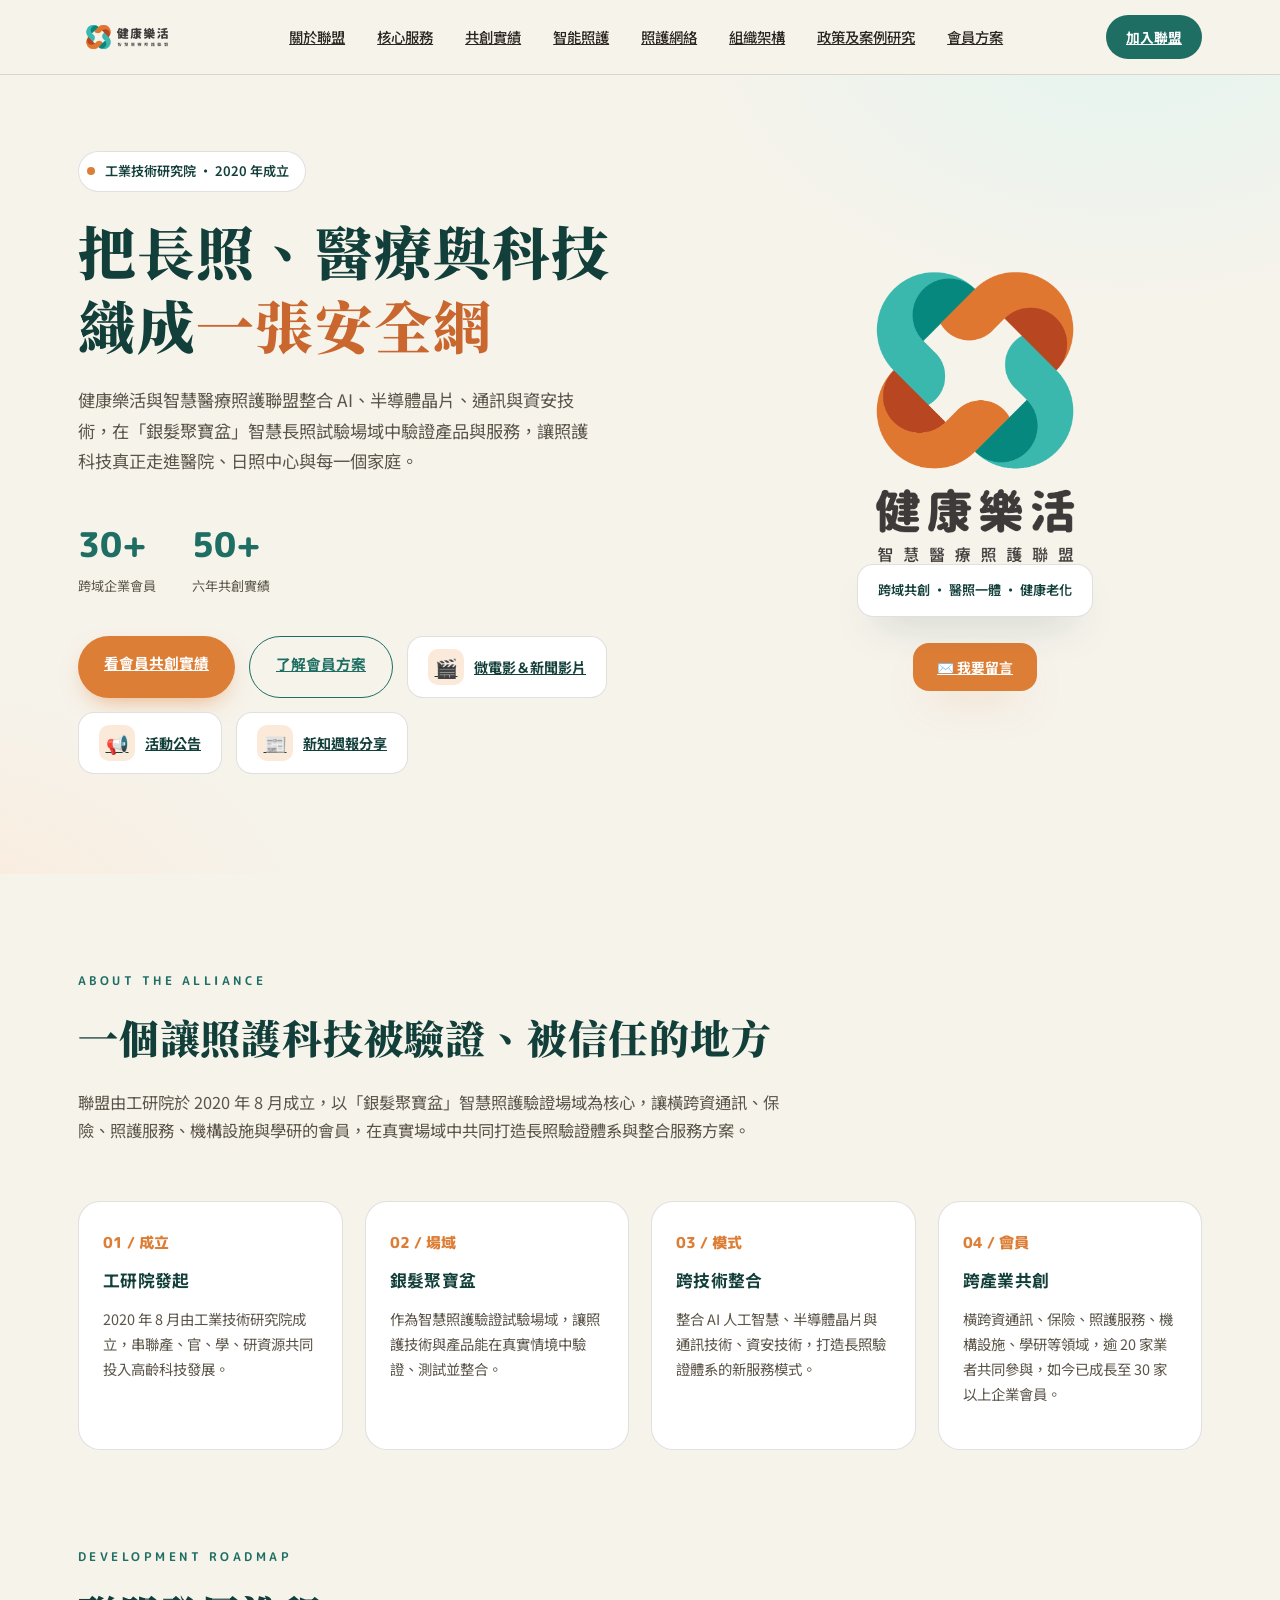
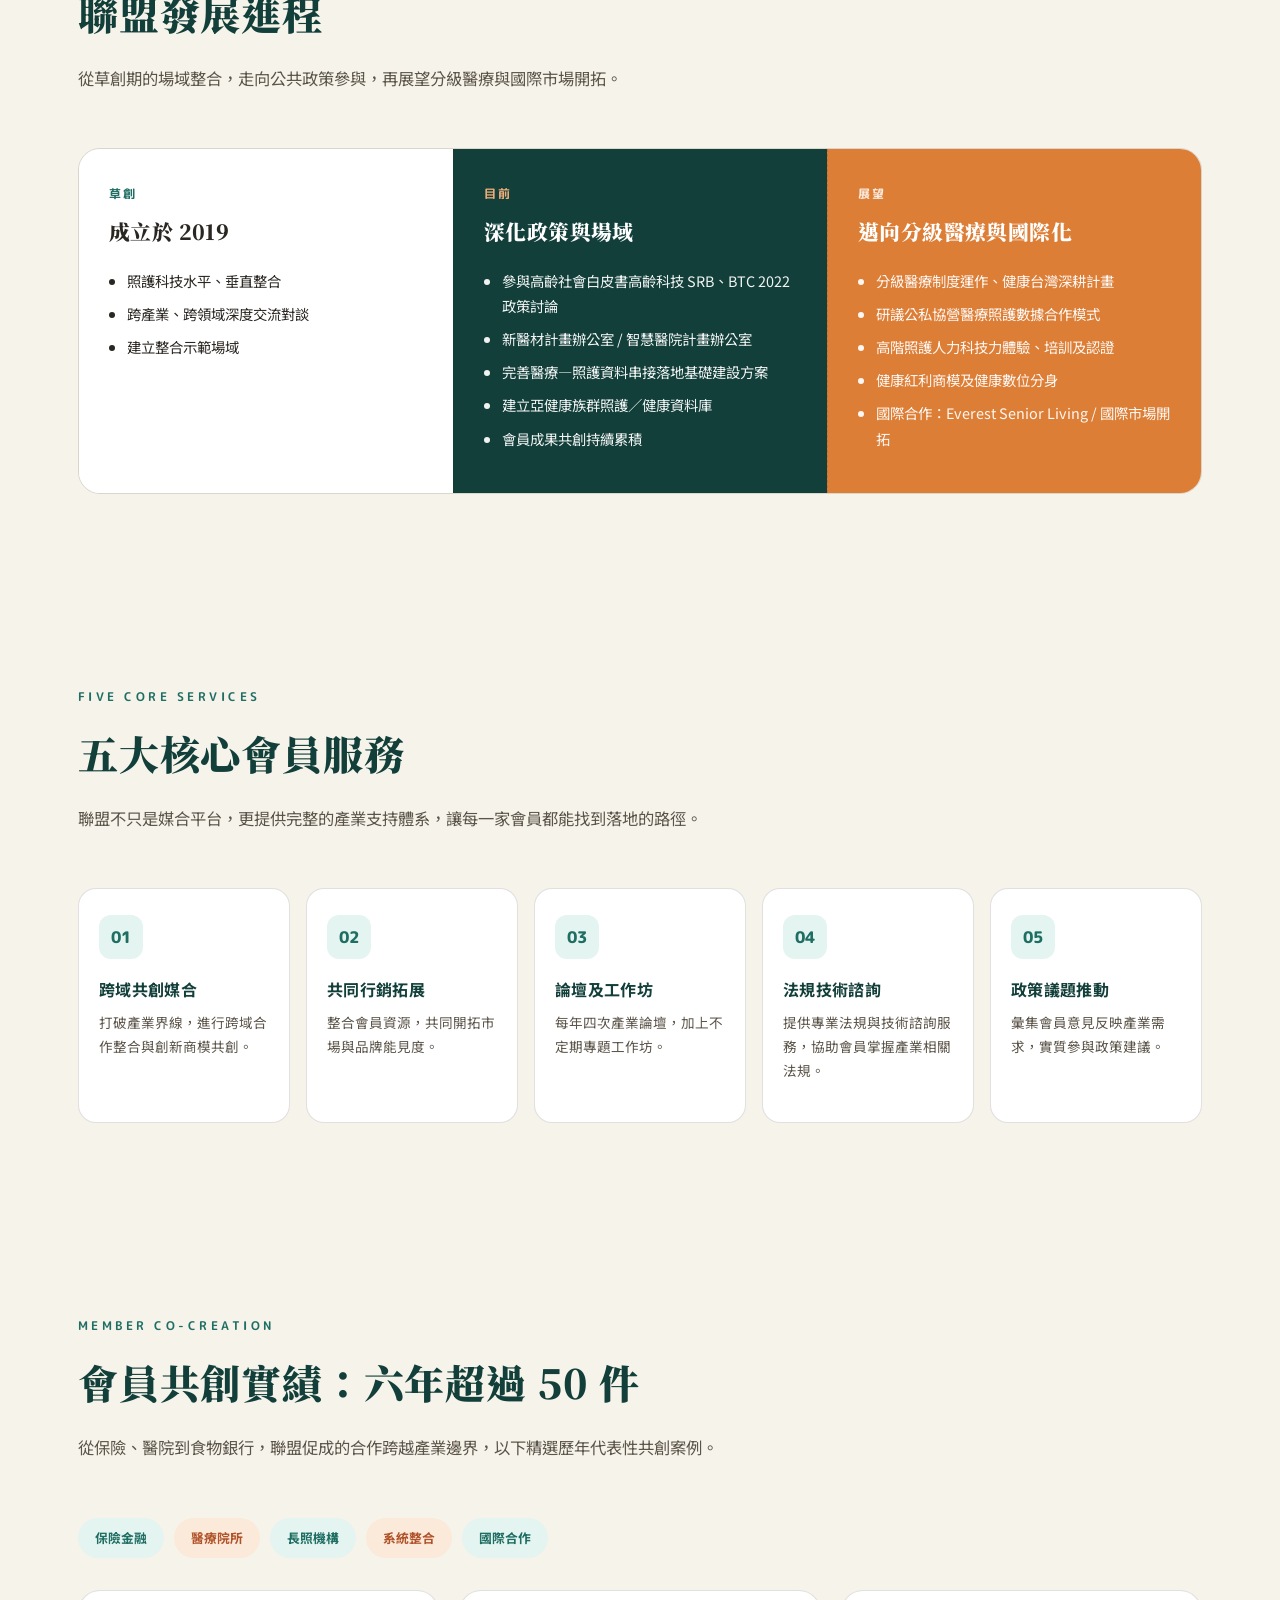
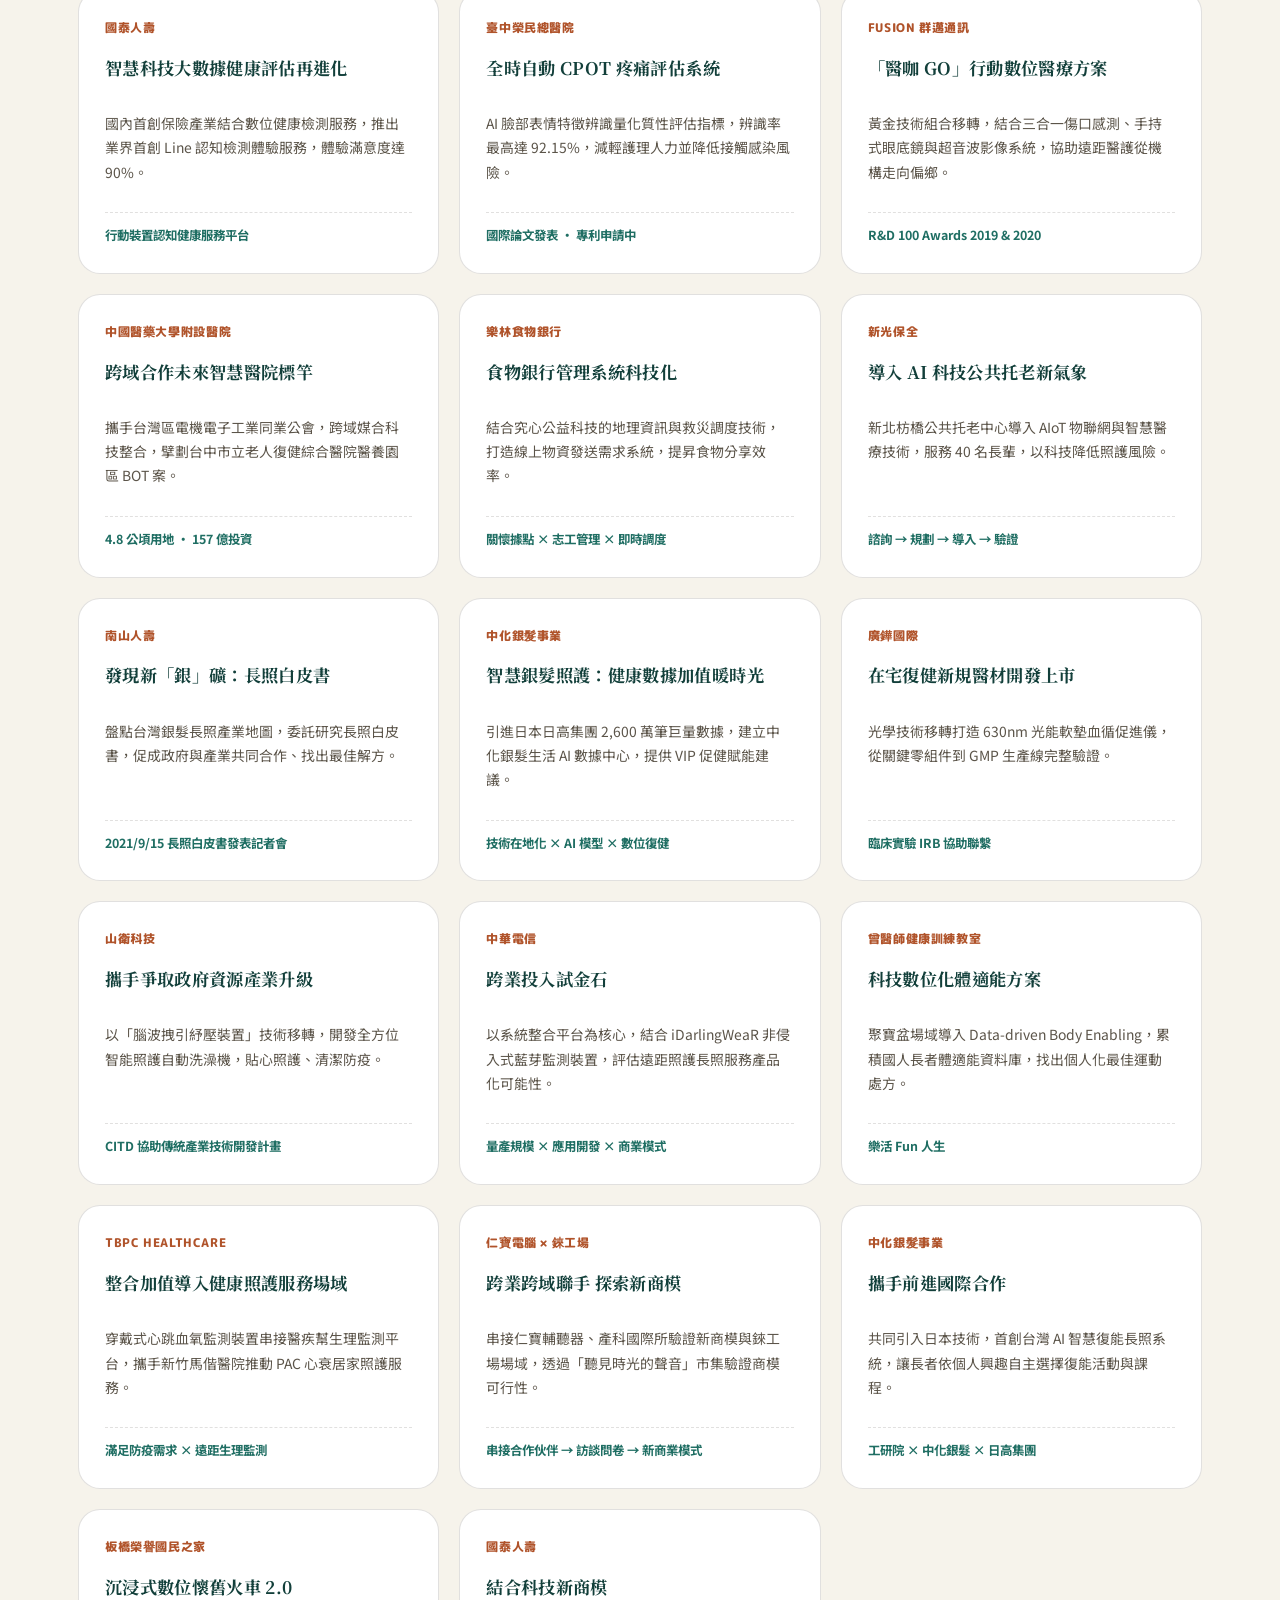
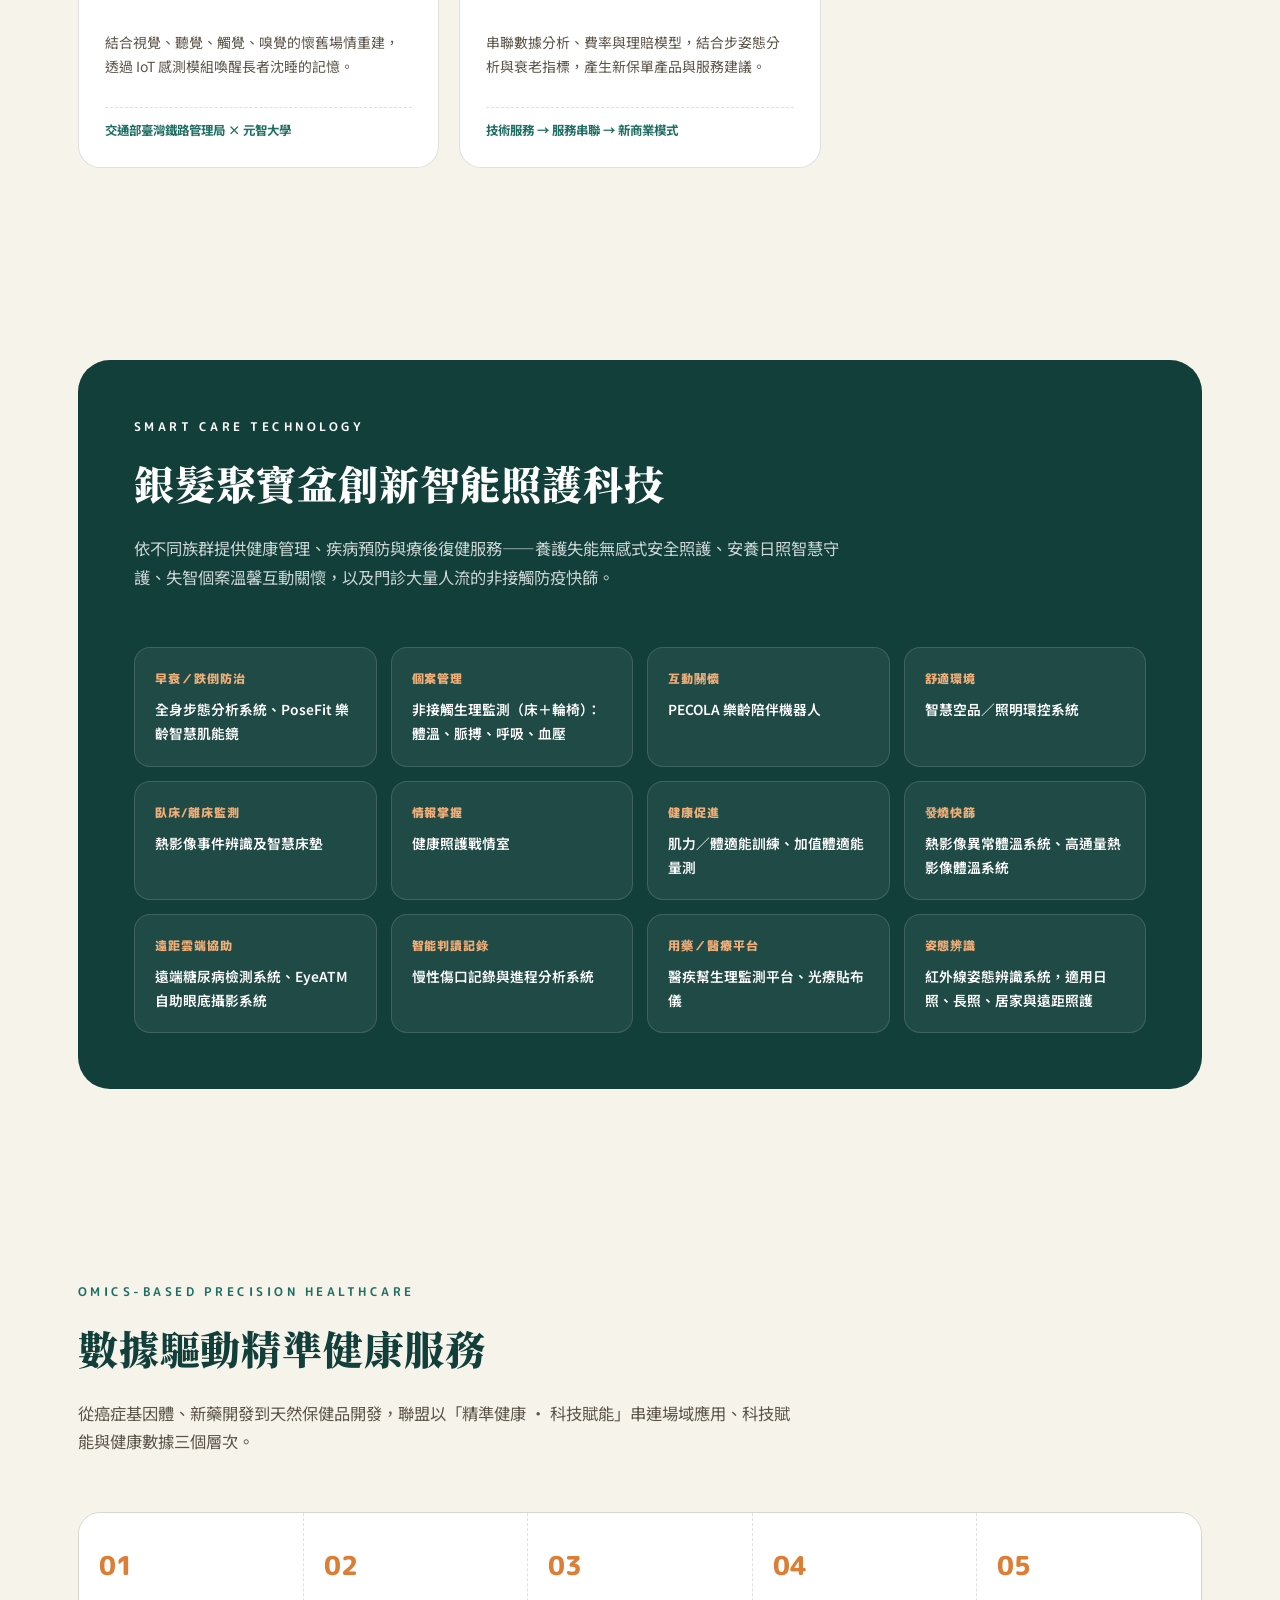
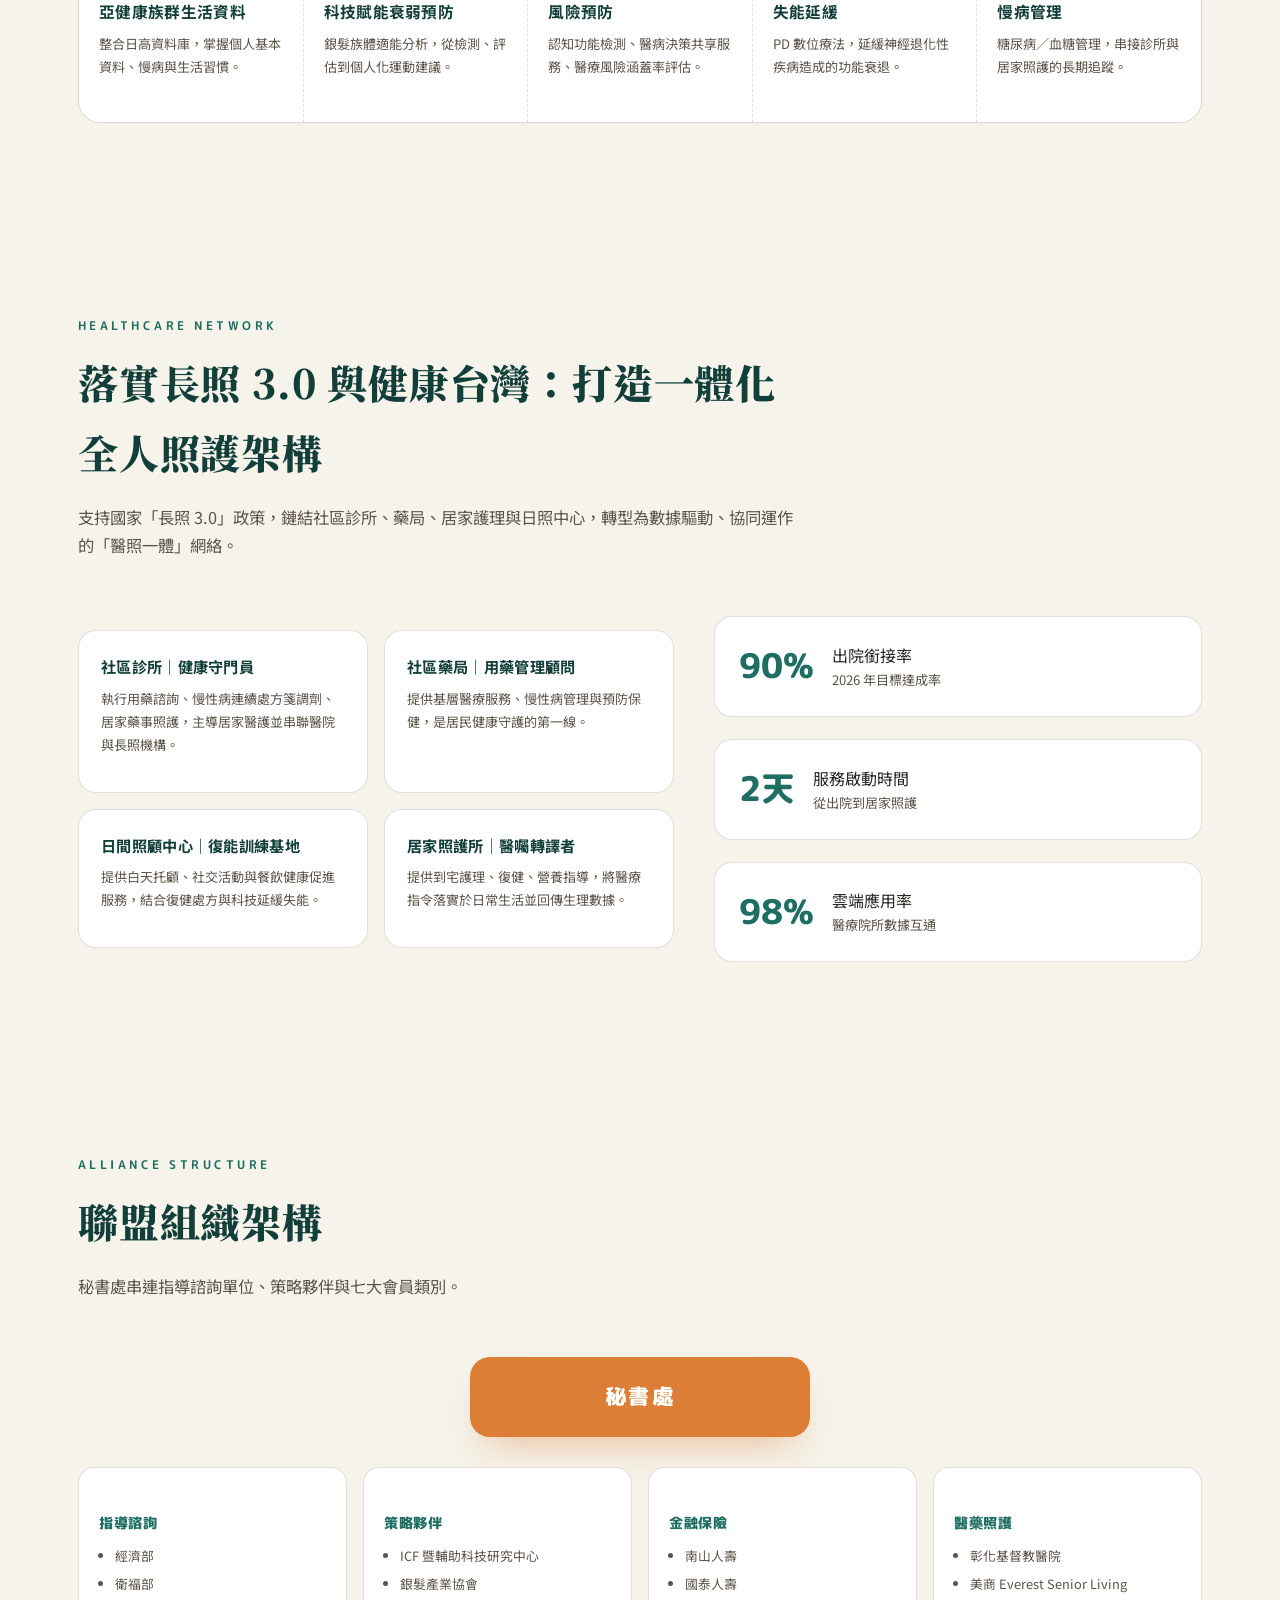
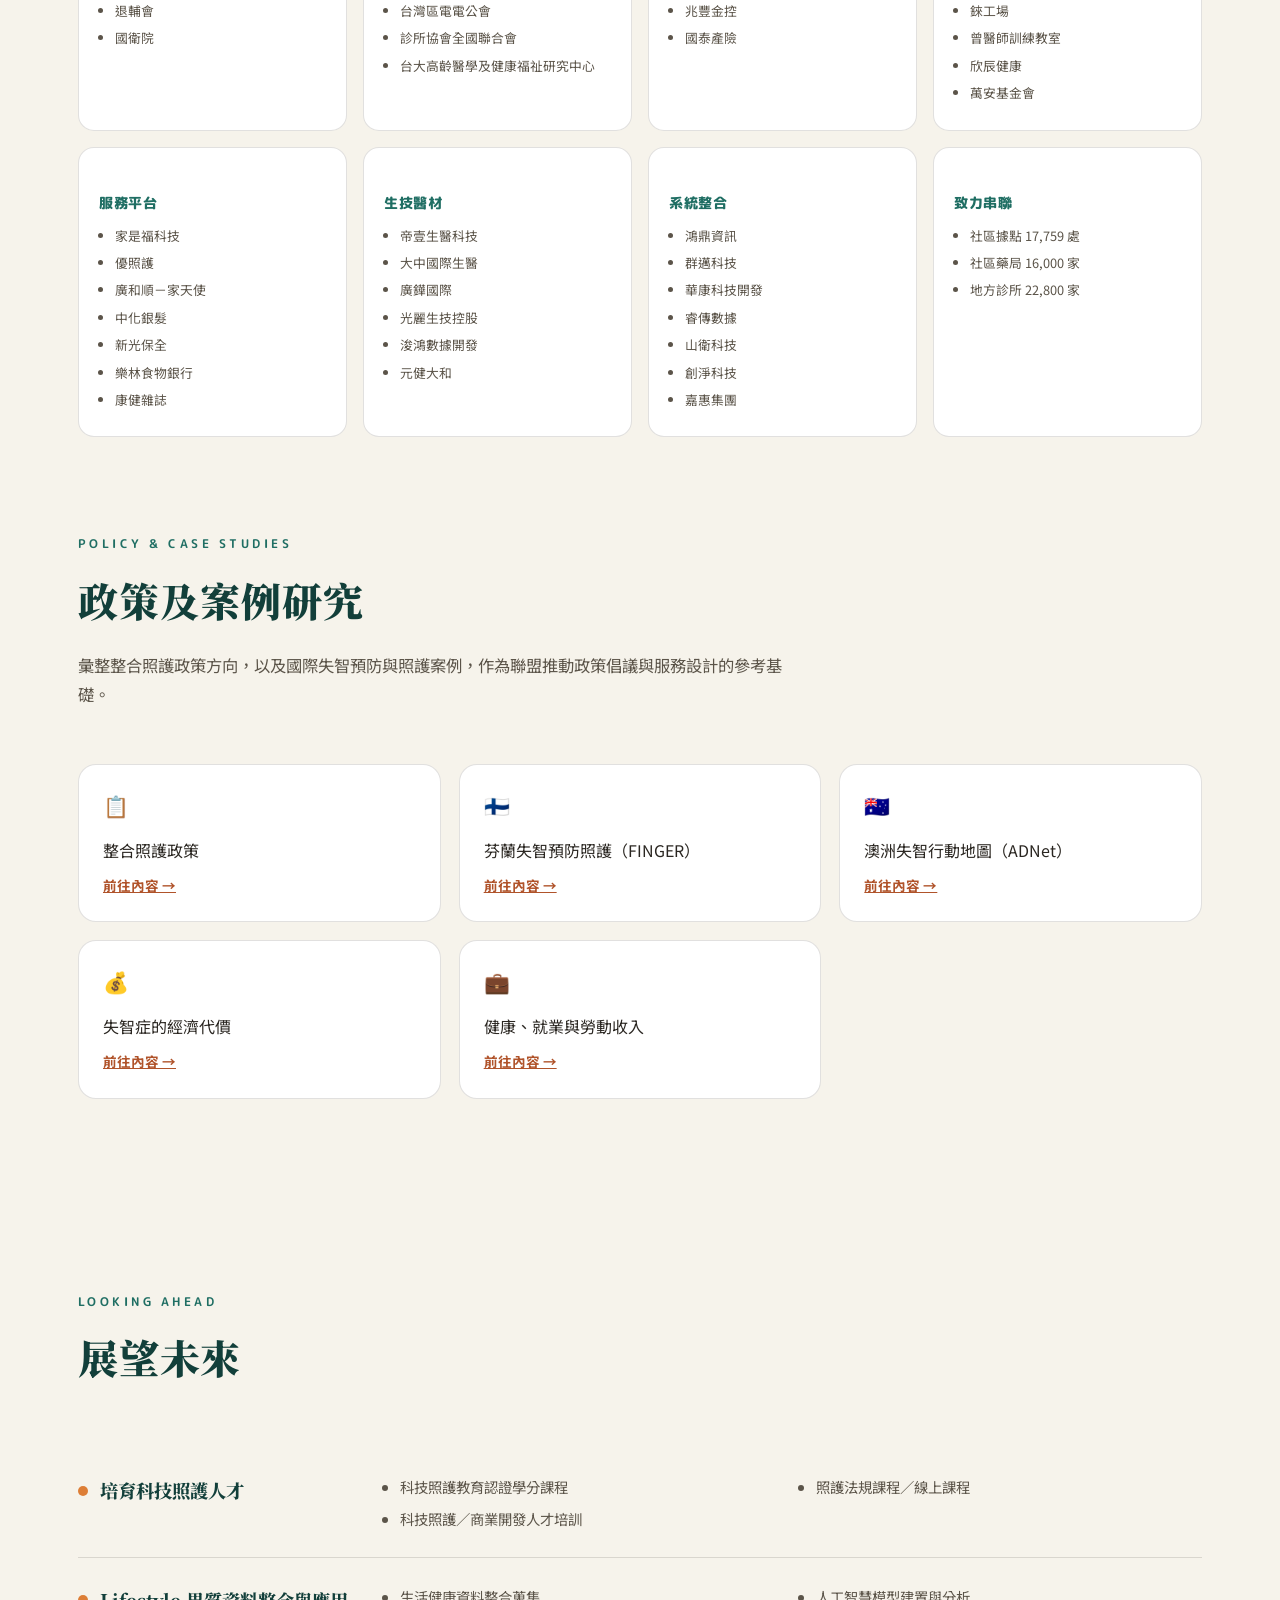
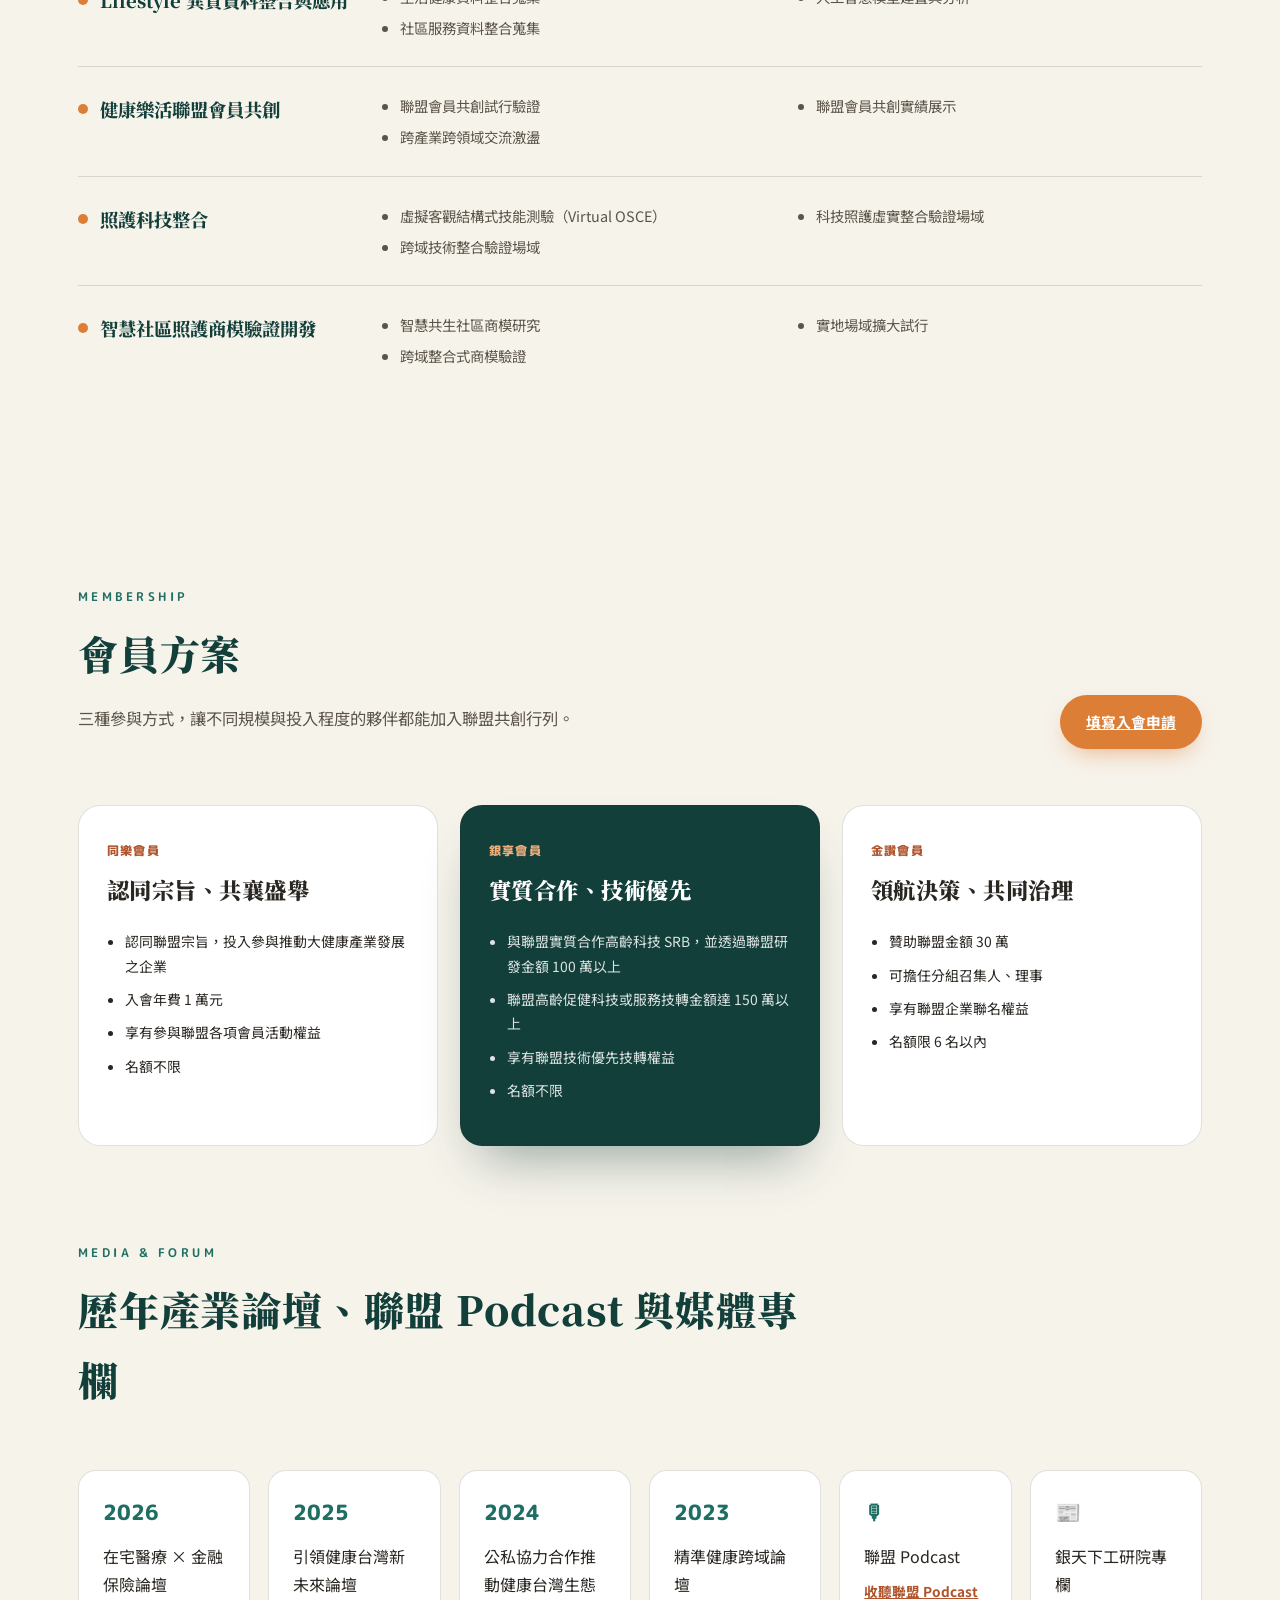
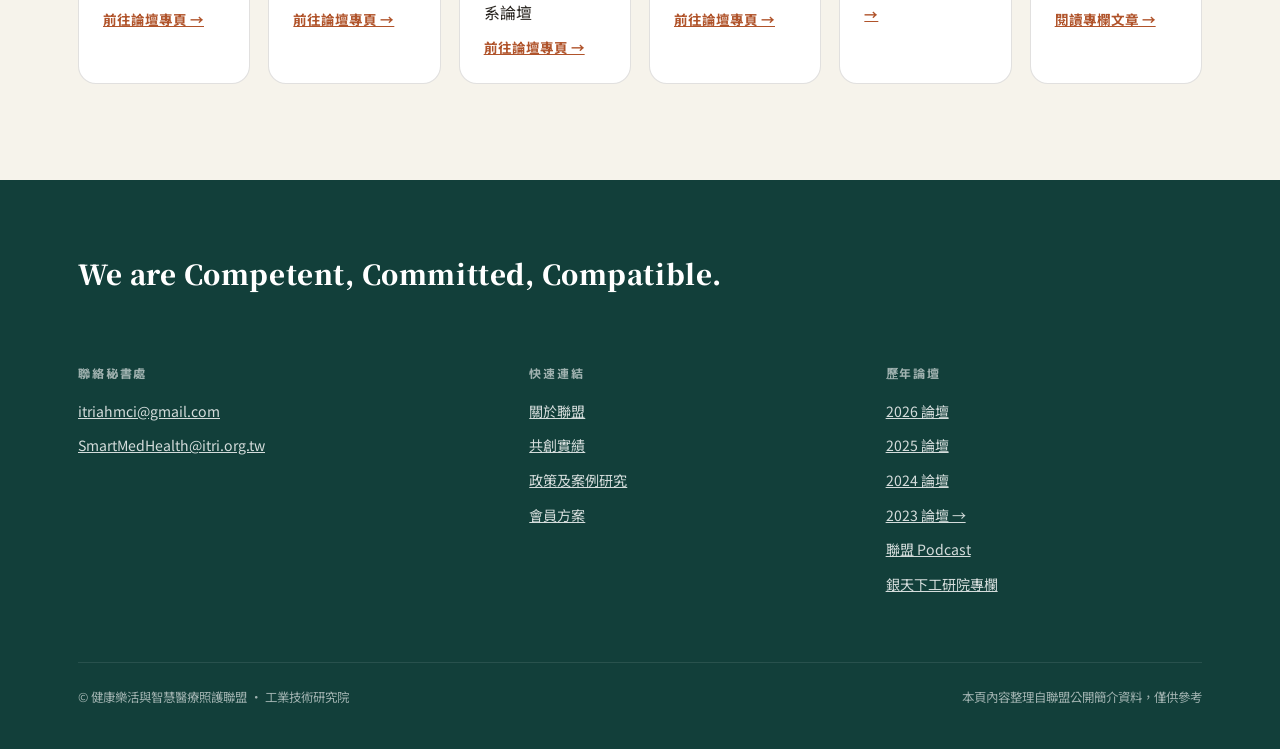
==== commit 83657654: "Update index.html" ====
--- a/index.html
+++ b/index.html
@@ -338,6 +338,10 @@
           <span class="qb-ic">📢</span>
           <span>活動公告</span>
         </a>
+        <a class="quick-box" href="news_report/index.html">
+          <span class="qb-ic">📰</span>
+          <span>新知週報分享</span>
+        </a>
       </div>
     </div>
     <div class="interlock-col">
@@ -345,7 +349,7 @@
       <img class="interlock" src="[data-uri]" alt="健康樂活與智慧醫療照護聯盟">
       <div class="interlock-card">跨域共創 · 醫照一體 · 健康老化</div>
     </div>
-    <a class="interlock-card-link" href="/guestbook/index.html">✉️ 我要留言</a>
+    <a class="interlock-card-link" href="guestbook/index.html">✉️ 我要留言</a>
     </div>
   </div>
 </header>
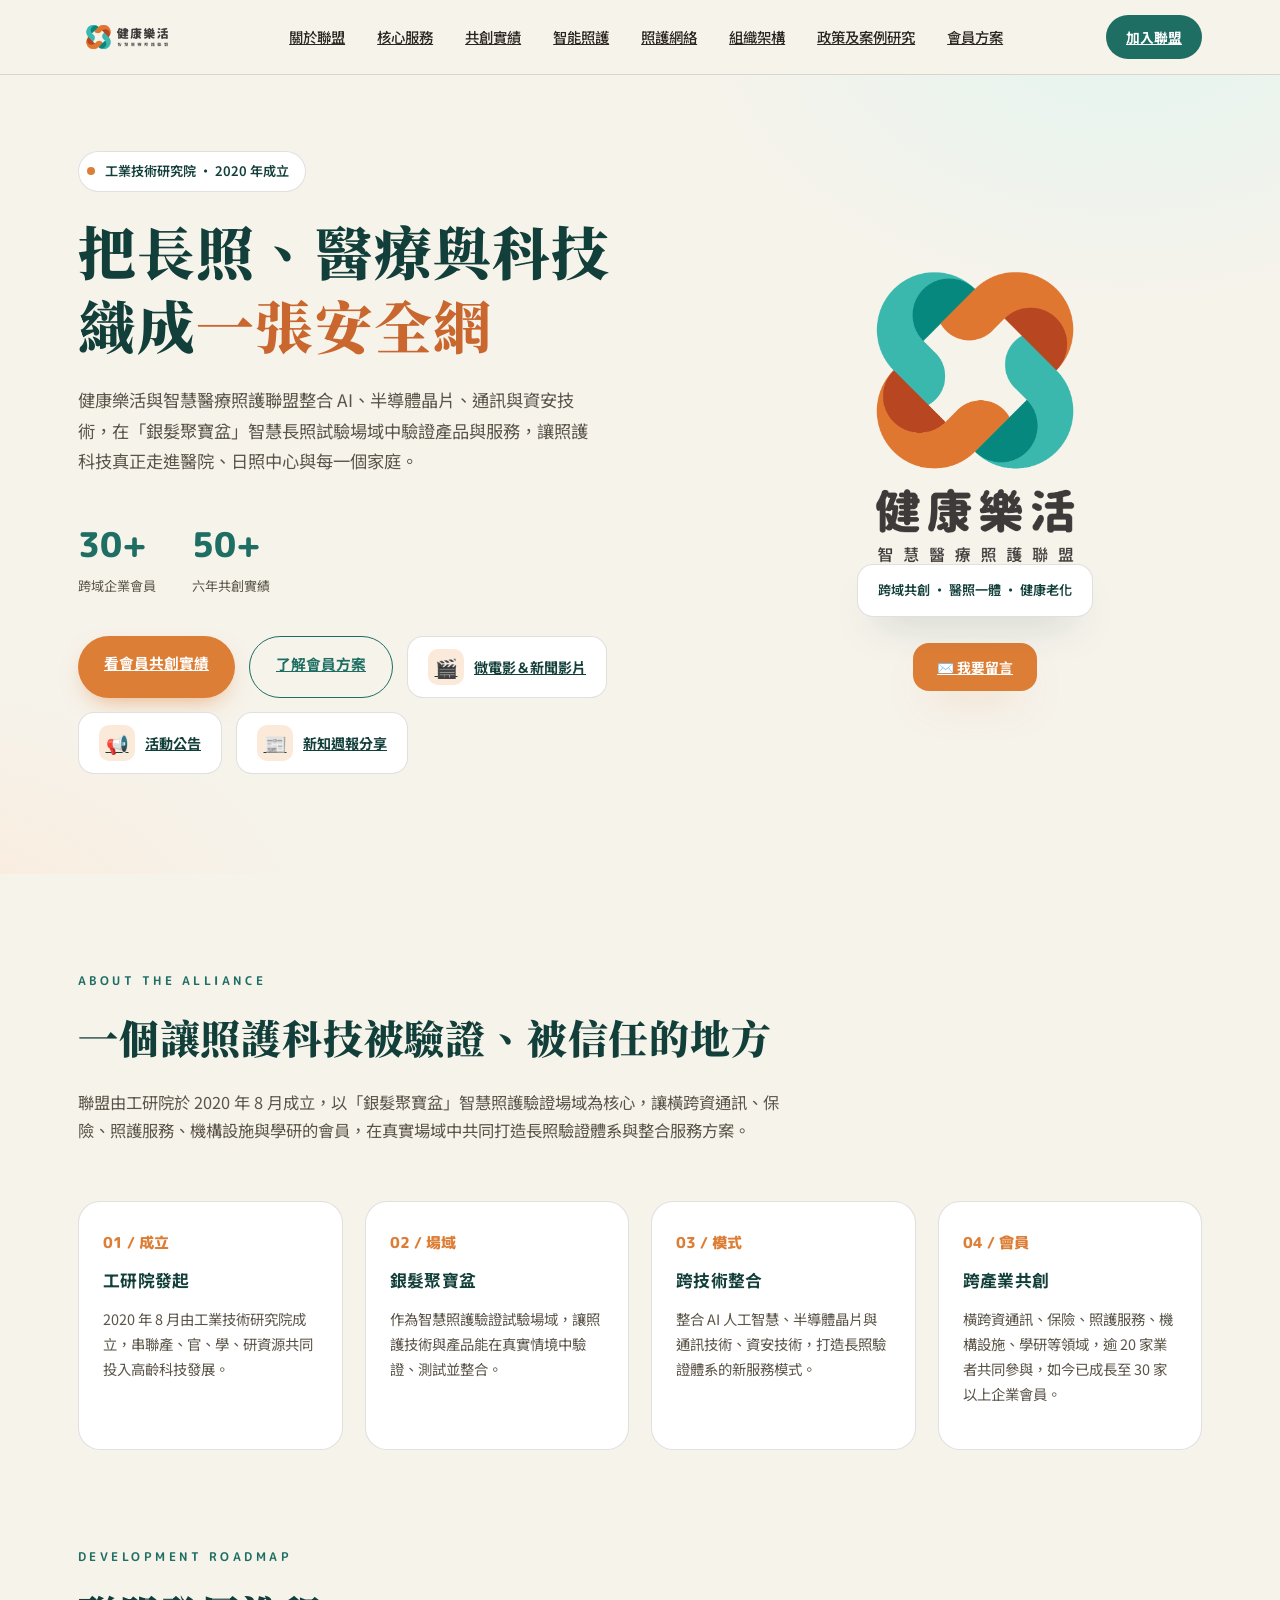
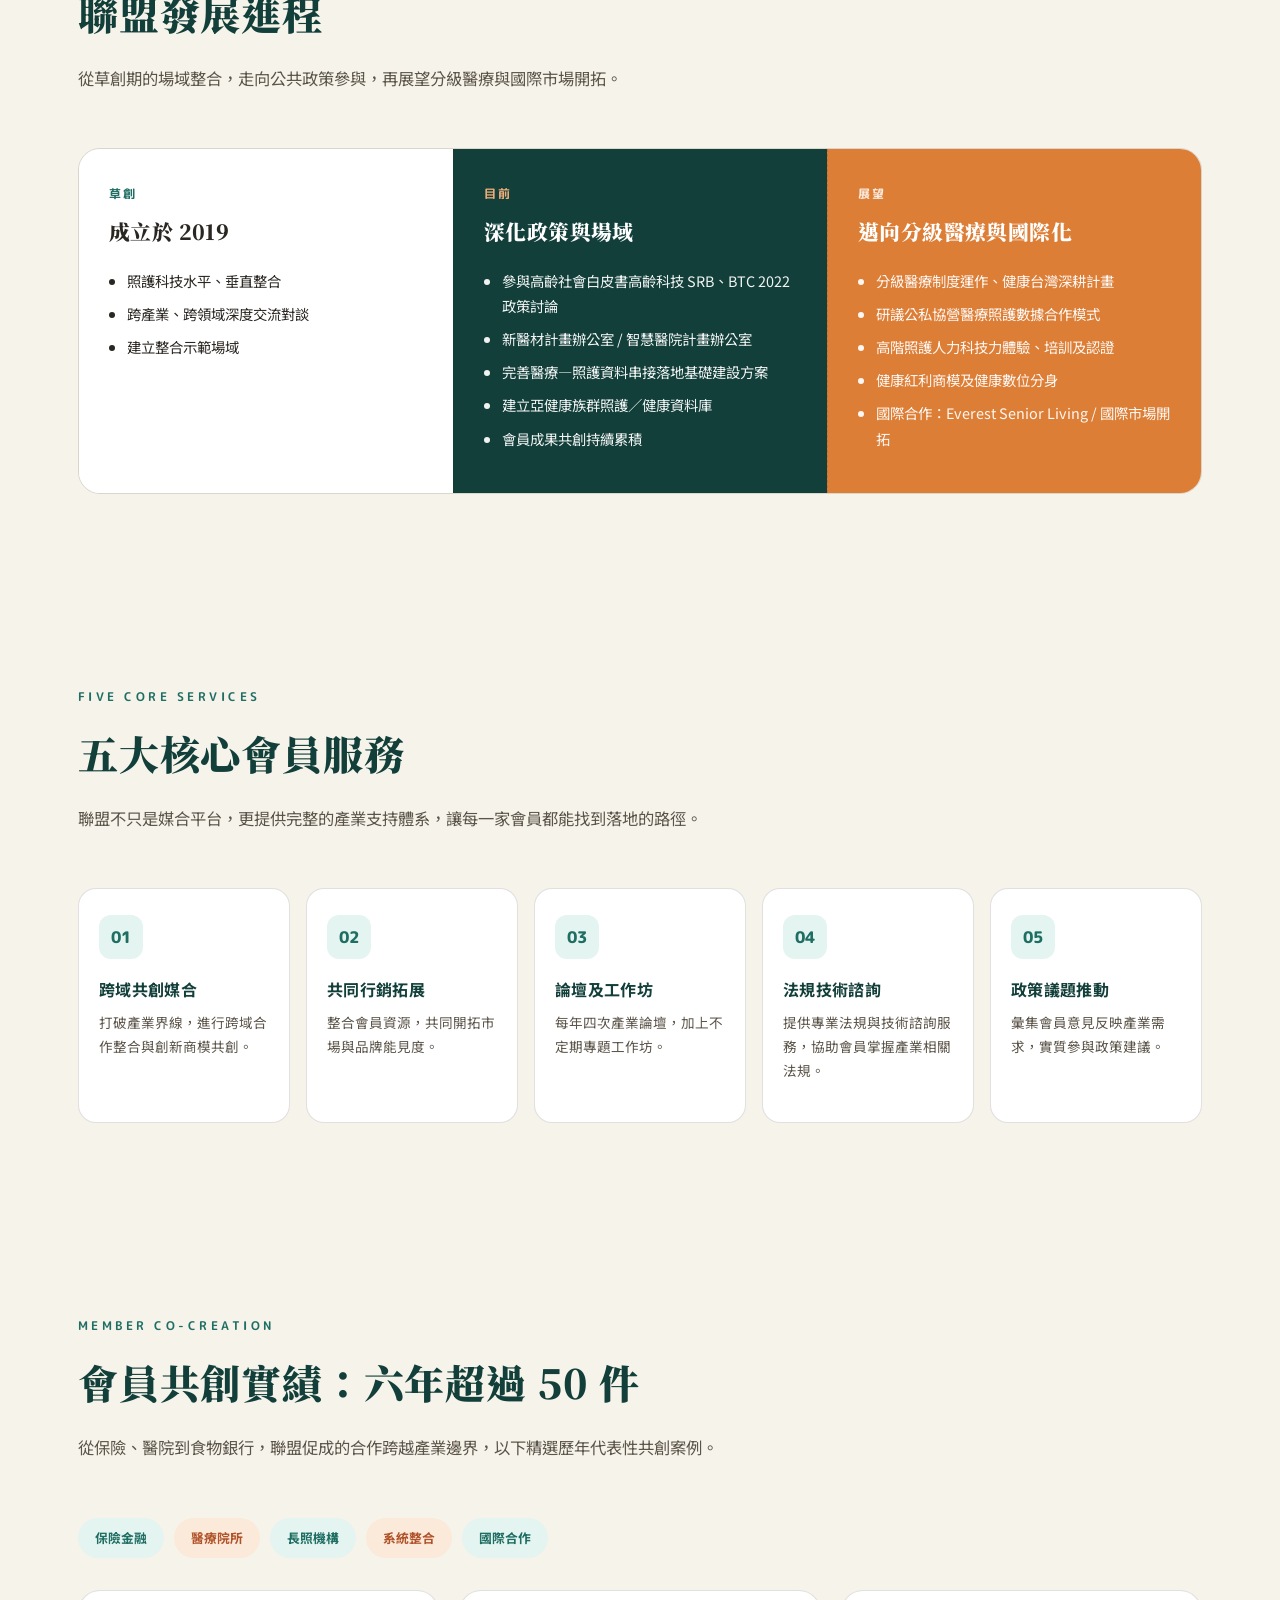
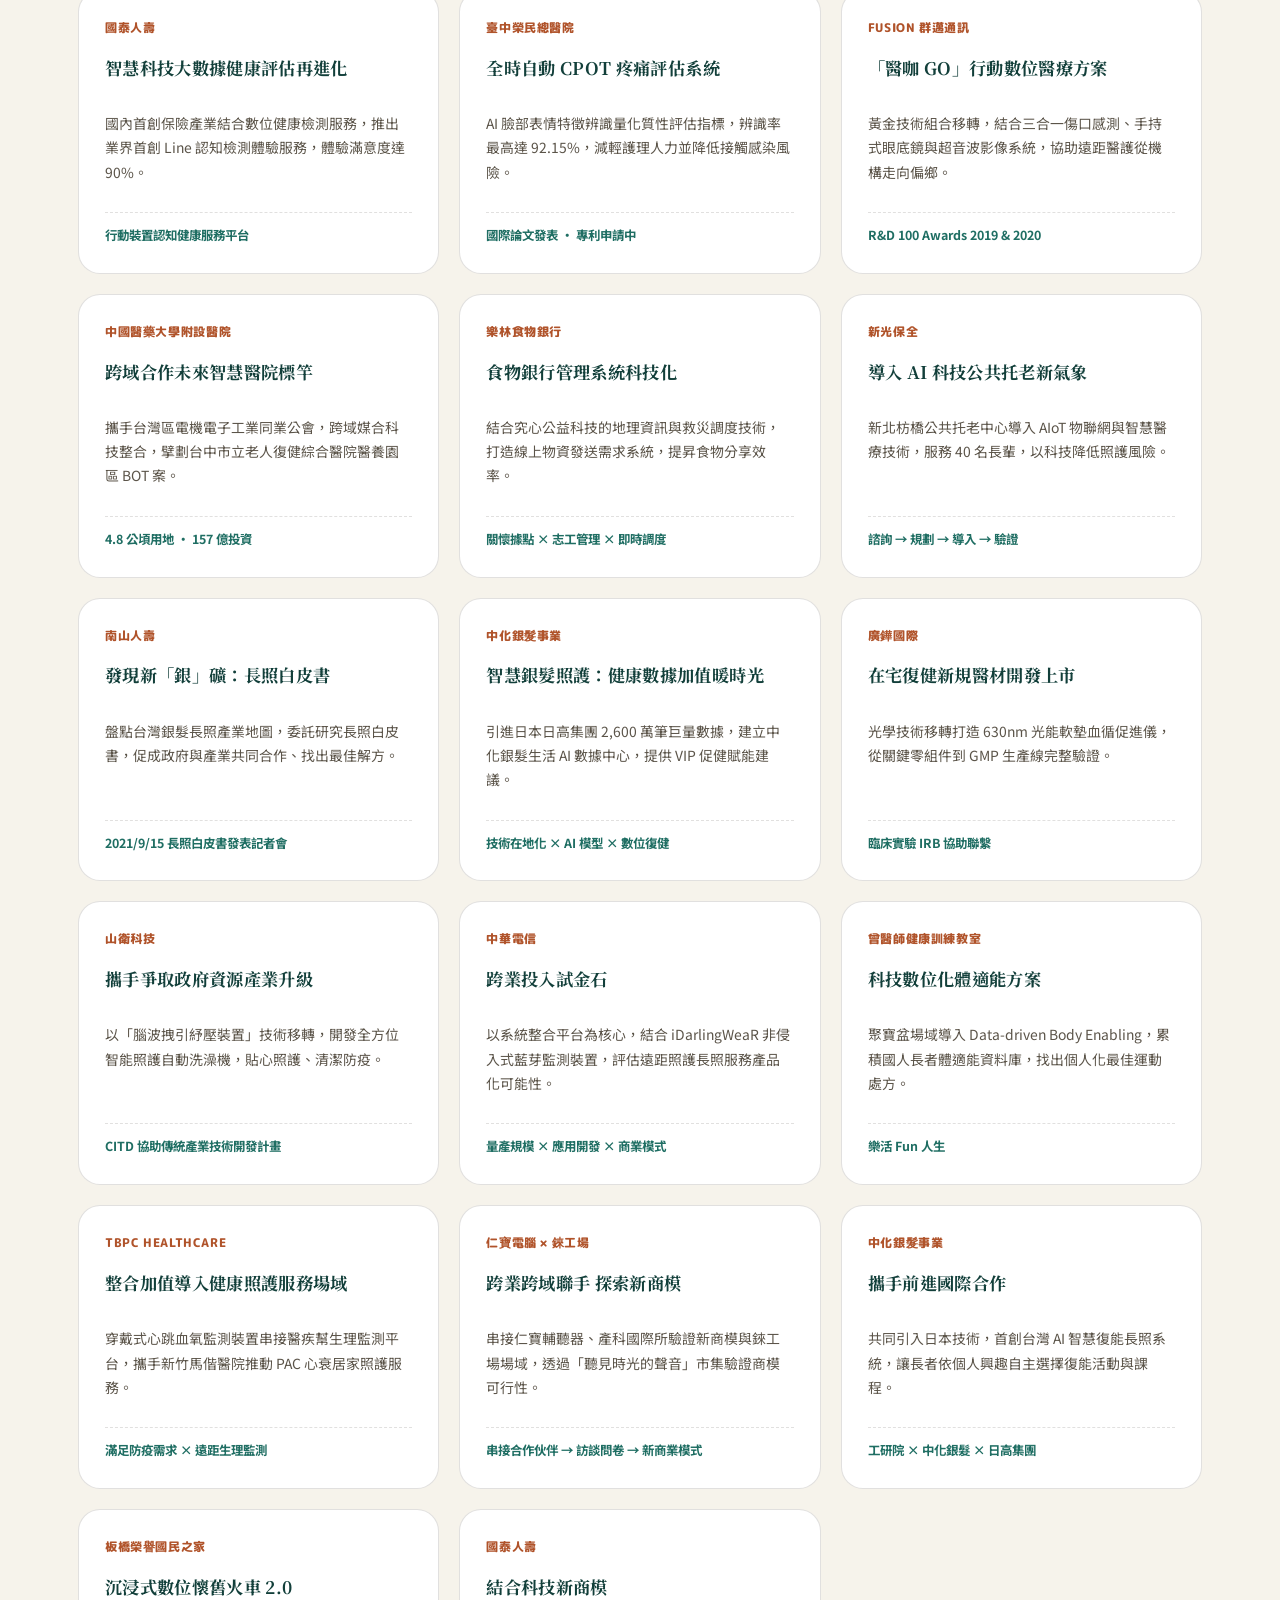
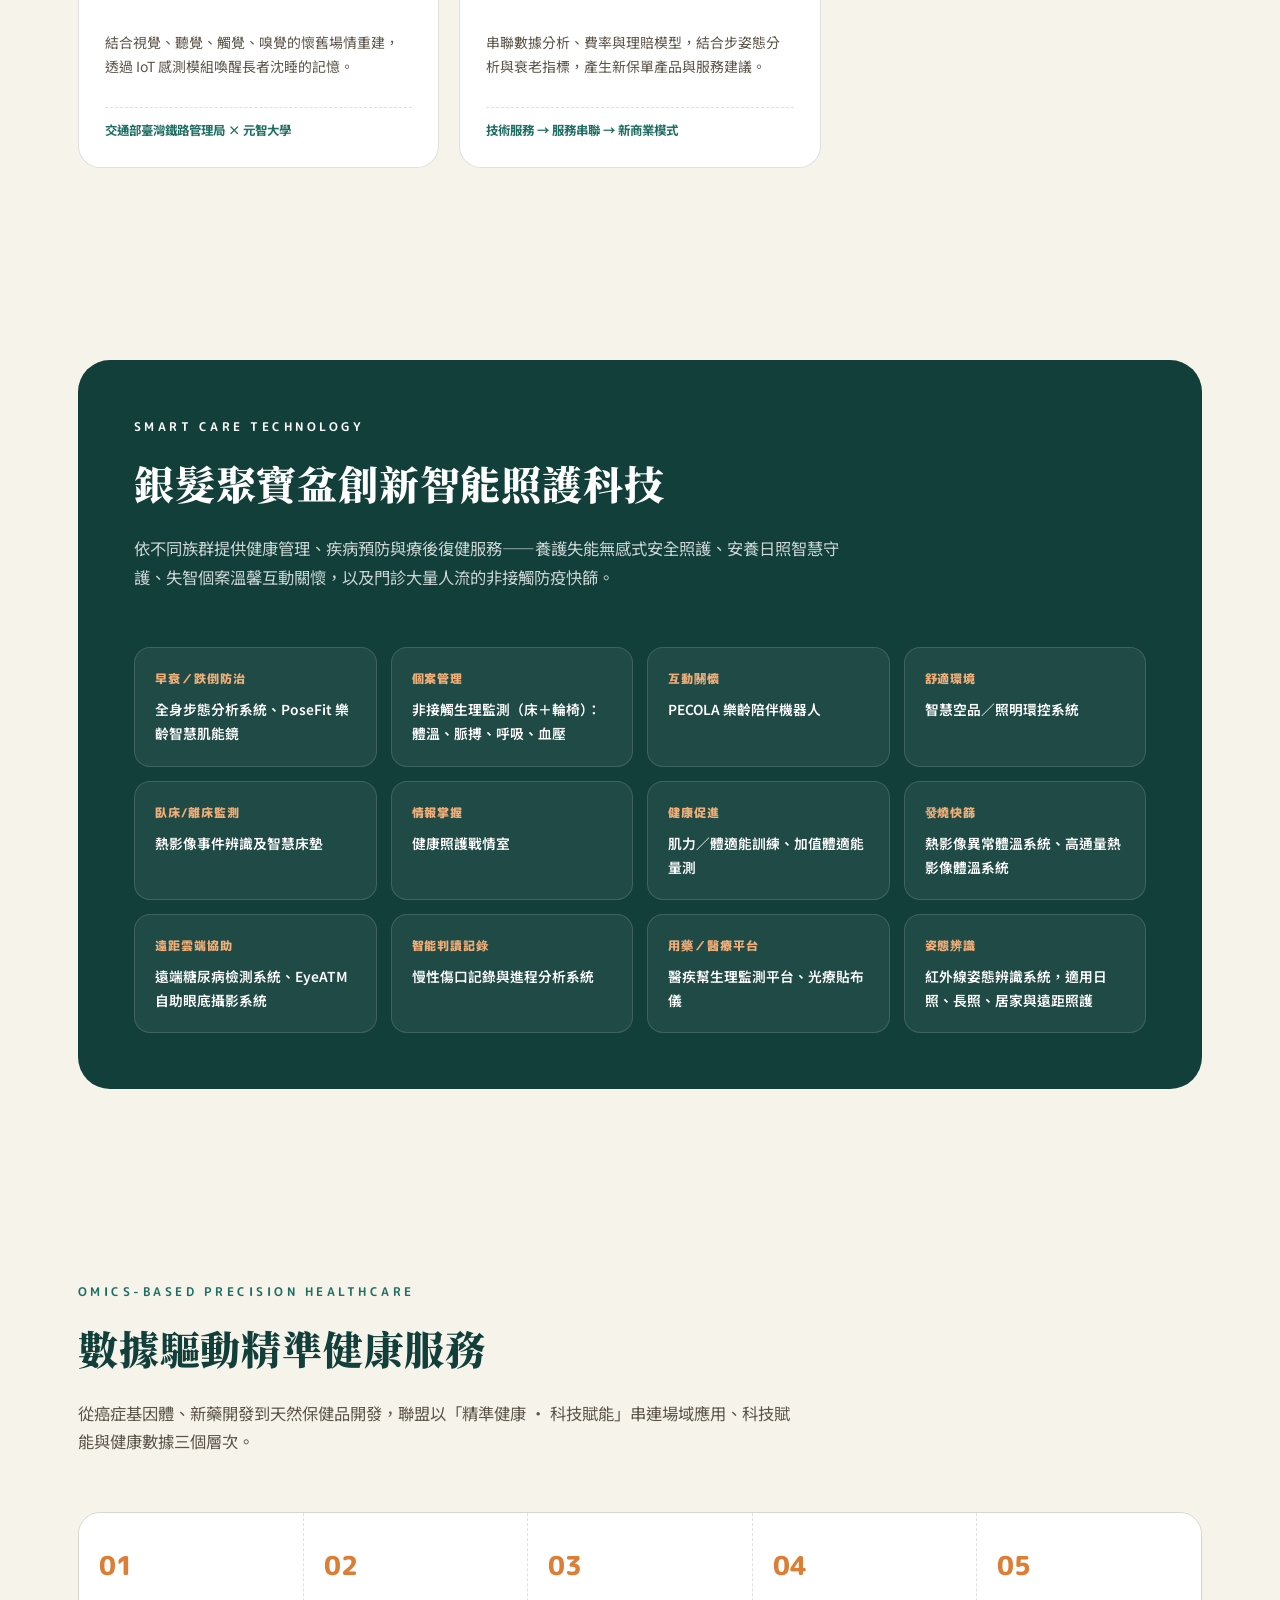
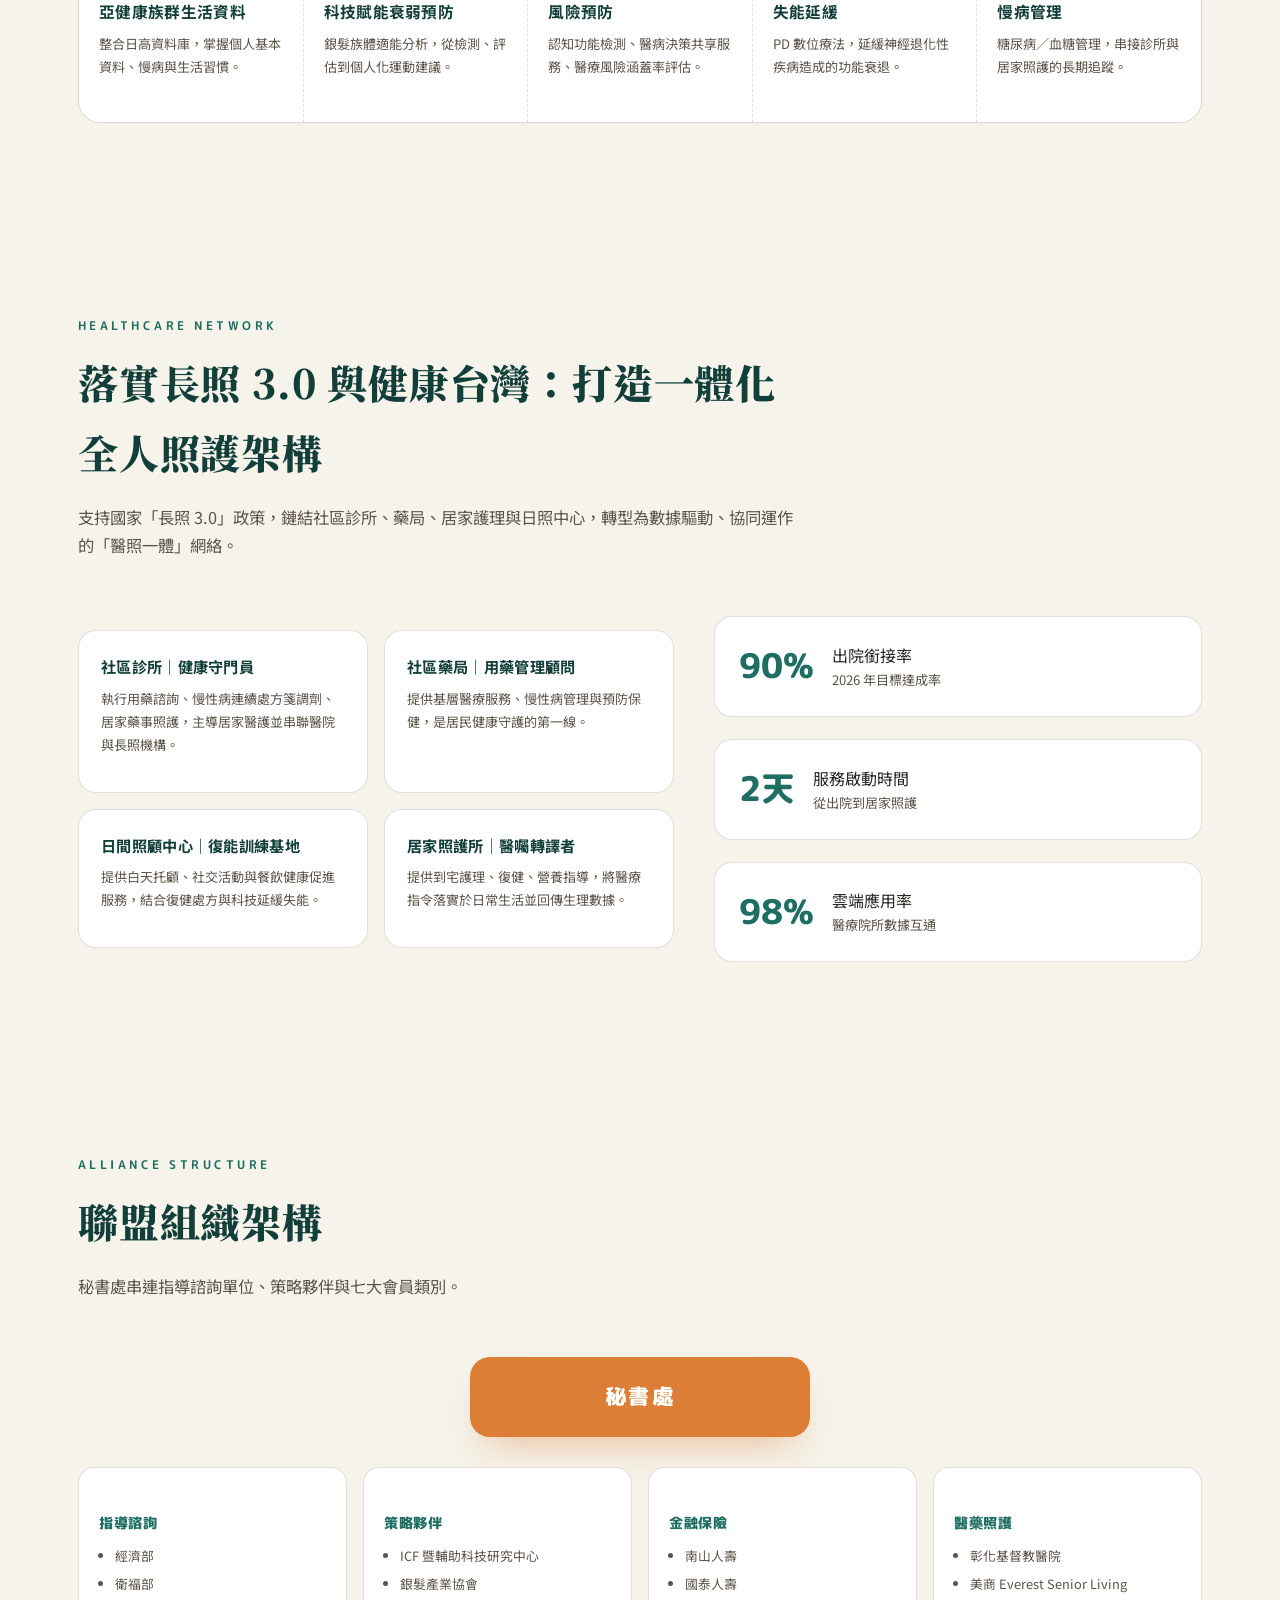
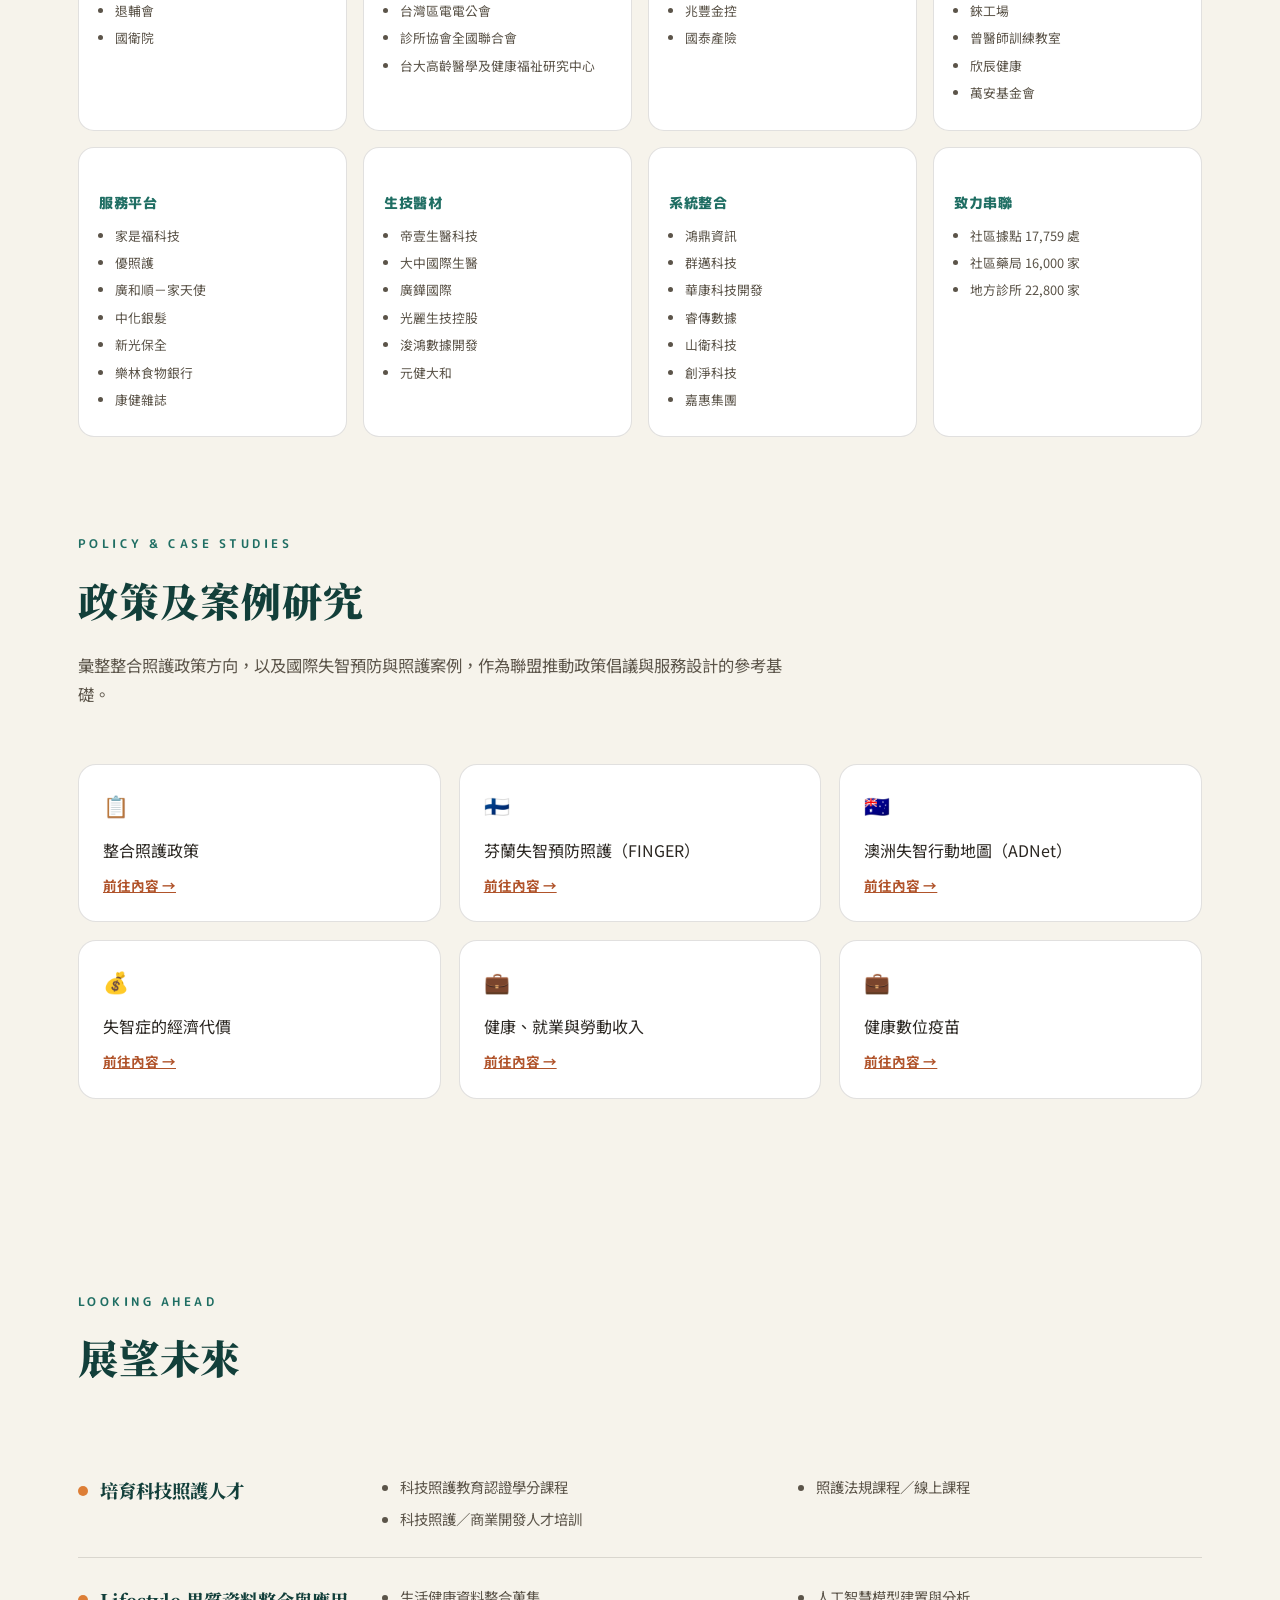
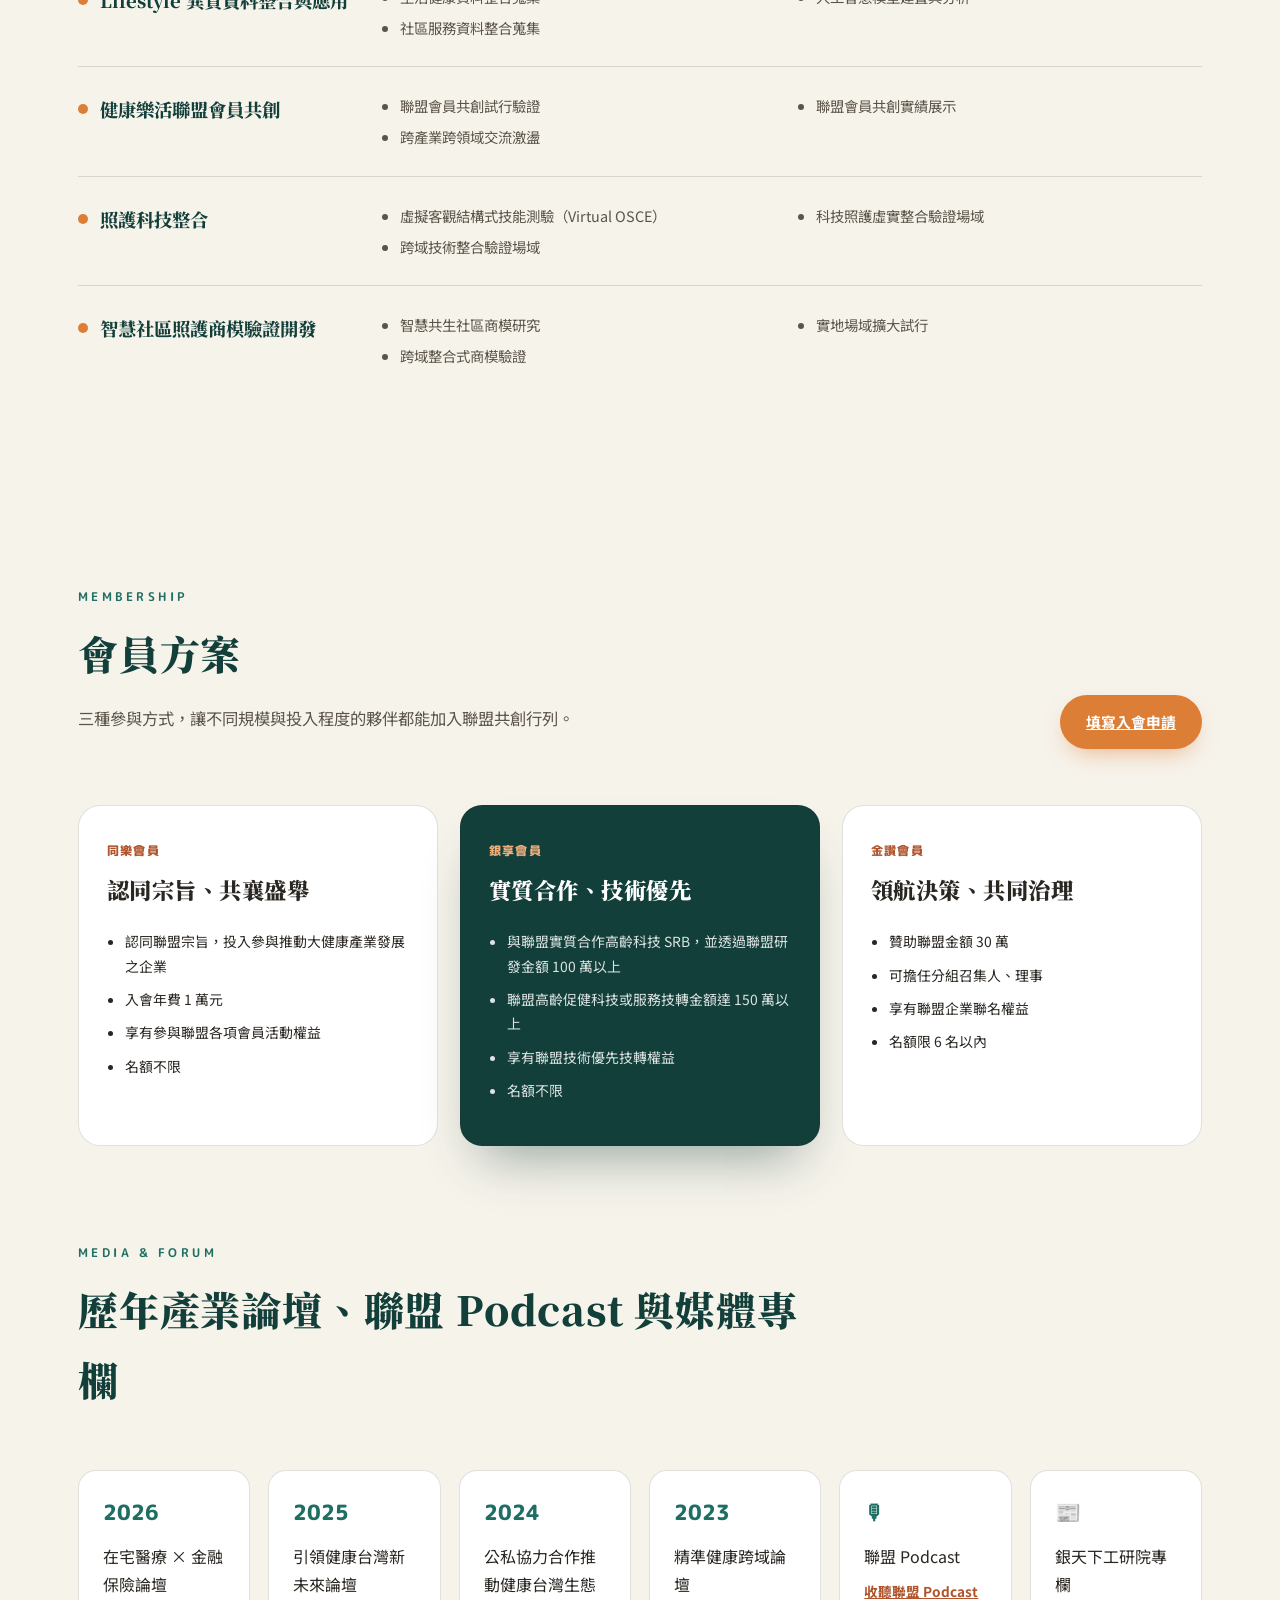
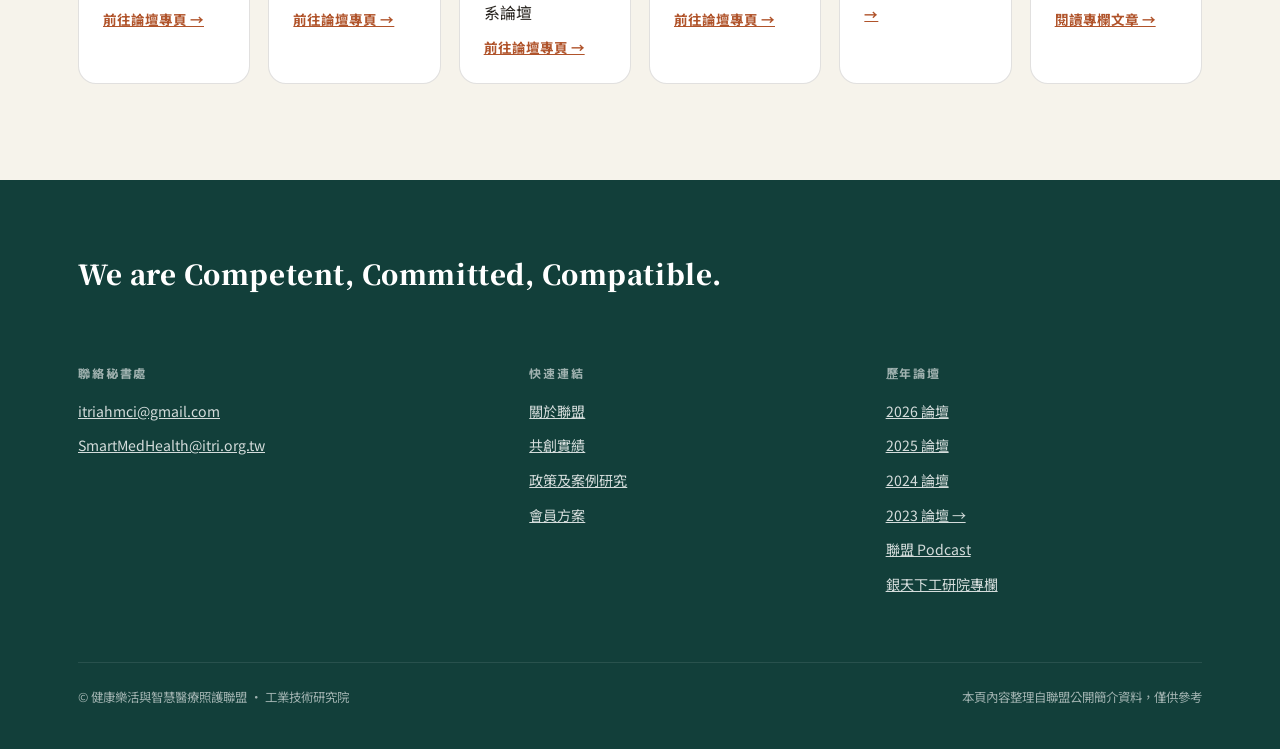
==== commit f7956a7a: "Update index.html" ====
--- a/index.html
+++ b/index.html
@@ -730,6 +730,11 @@
         <div>健康、就業與勞動收入</div>
         <a href="Case_Studies/Income&Health.html" target="_blank" rel="noopener">前往內容 →</a>
       </div>
+        <div class="forum-card reveal">
+        <div class="yr">💼</div>
+        <div>健康數位疫苗</div>
+        <a href="Case_Studies/digital_vaccine.html" target="_blank" rel="noopener">前往內容 →</a>
+      </div>
     </div>
   </div>
 </section>
